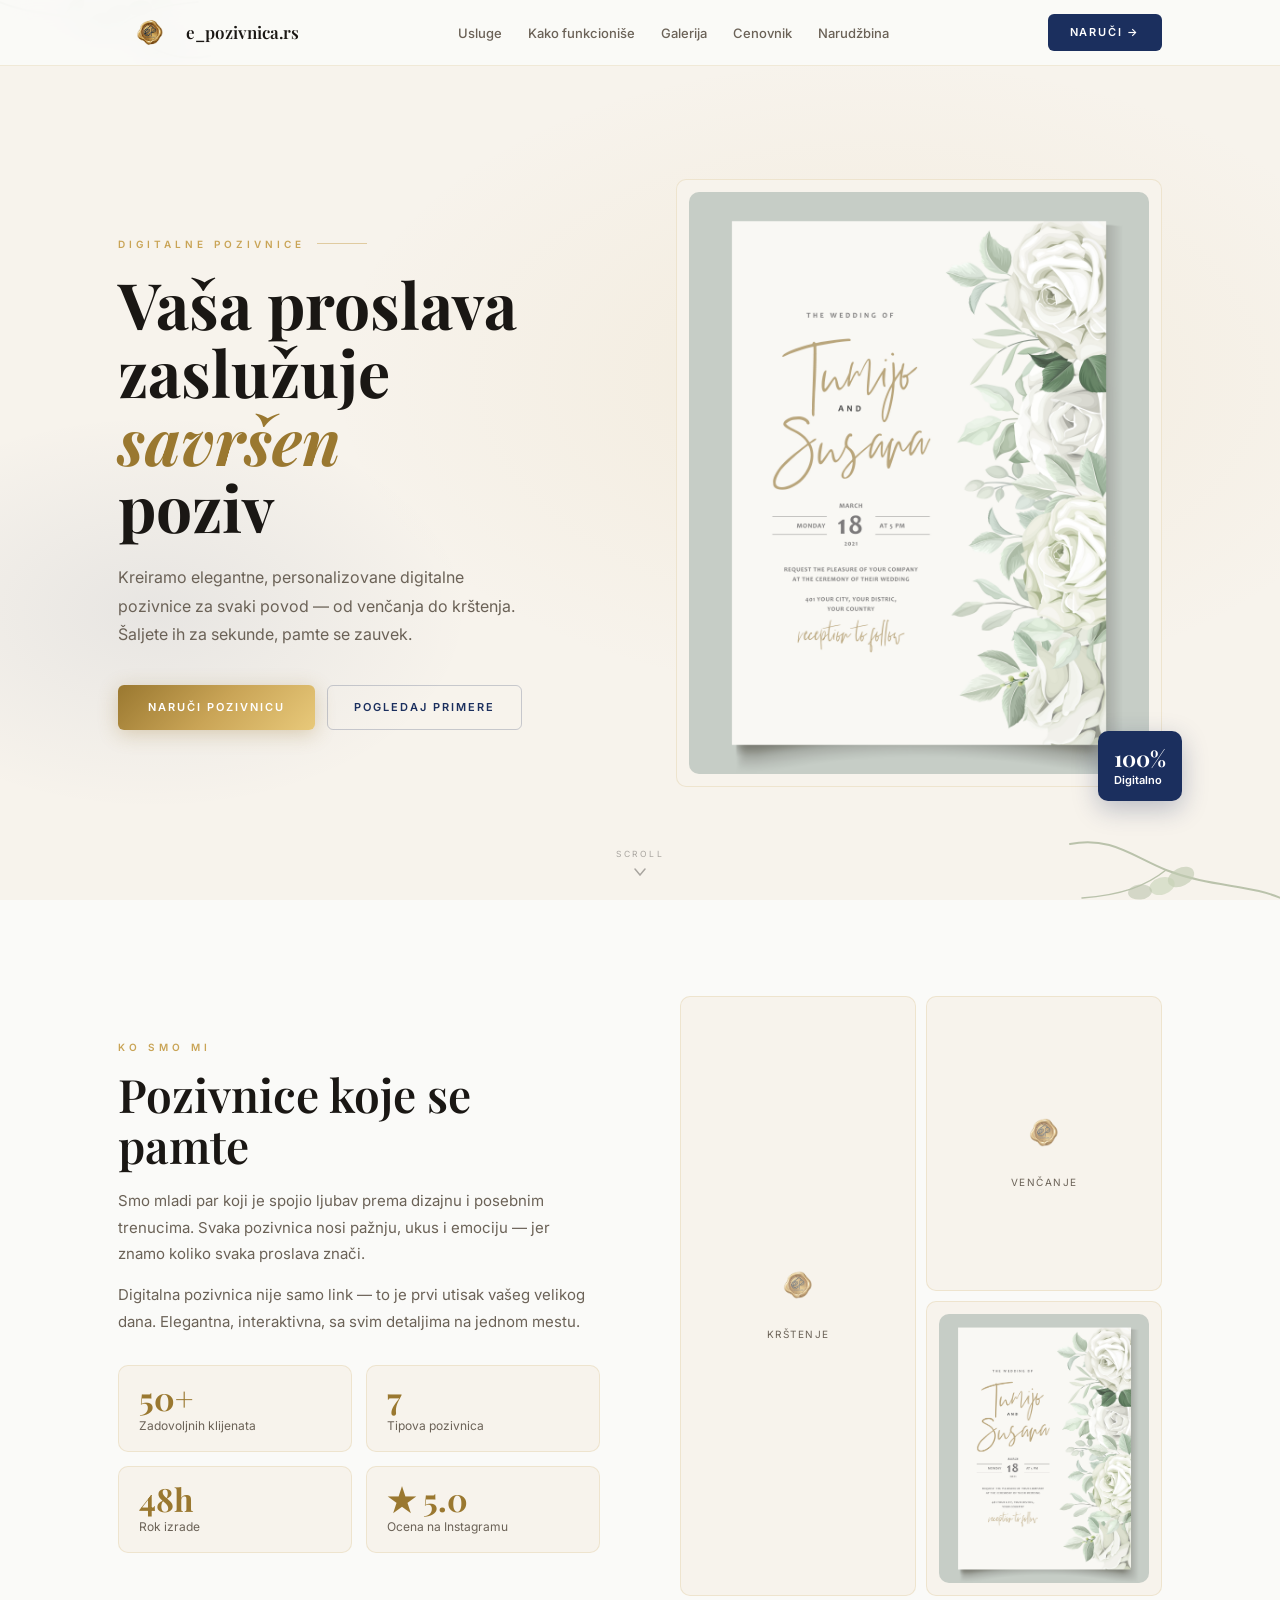
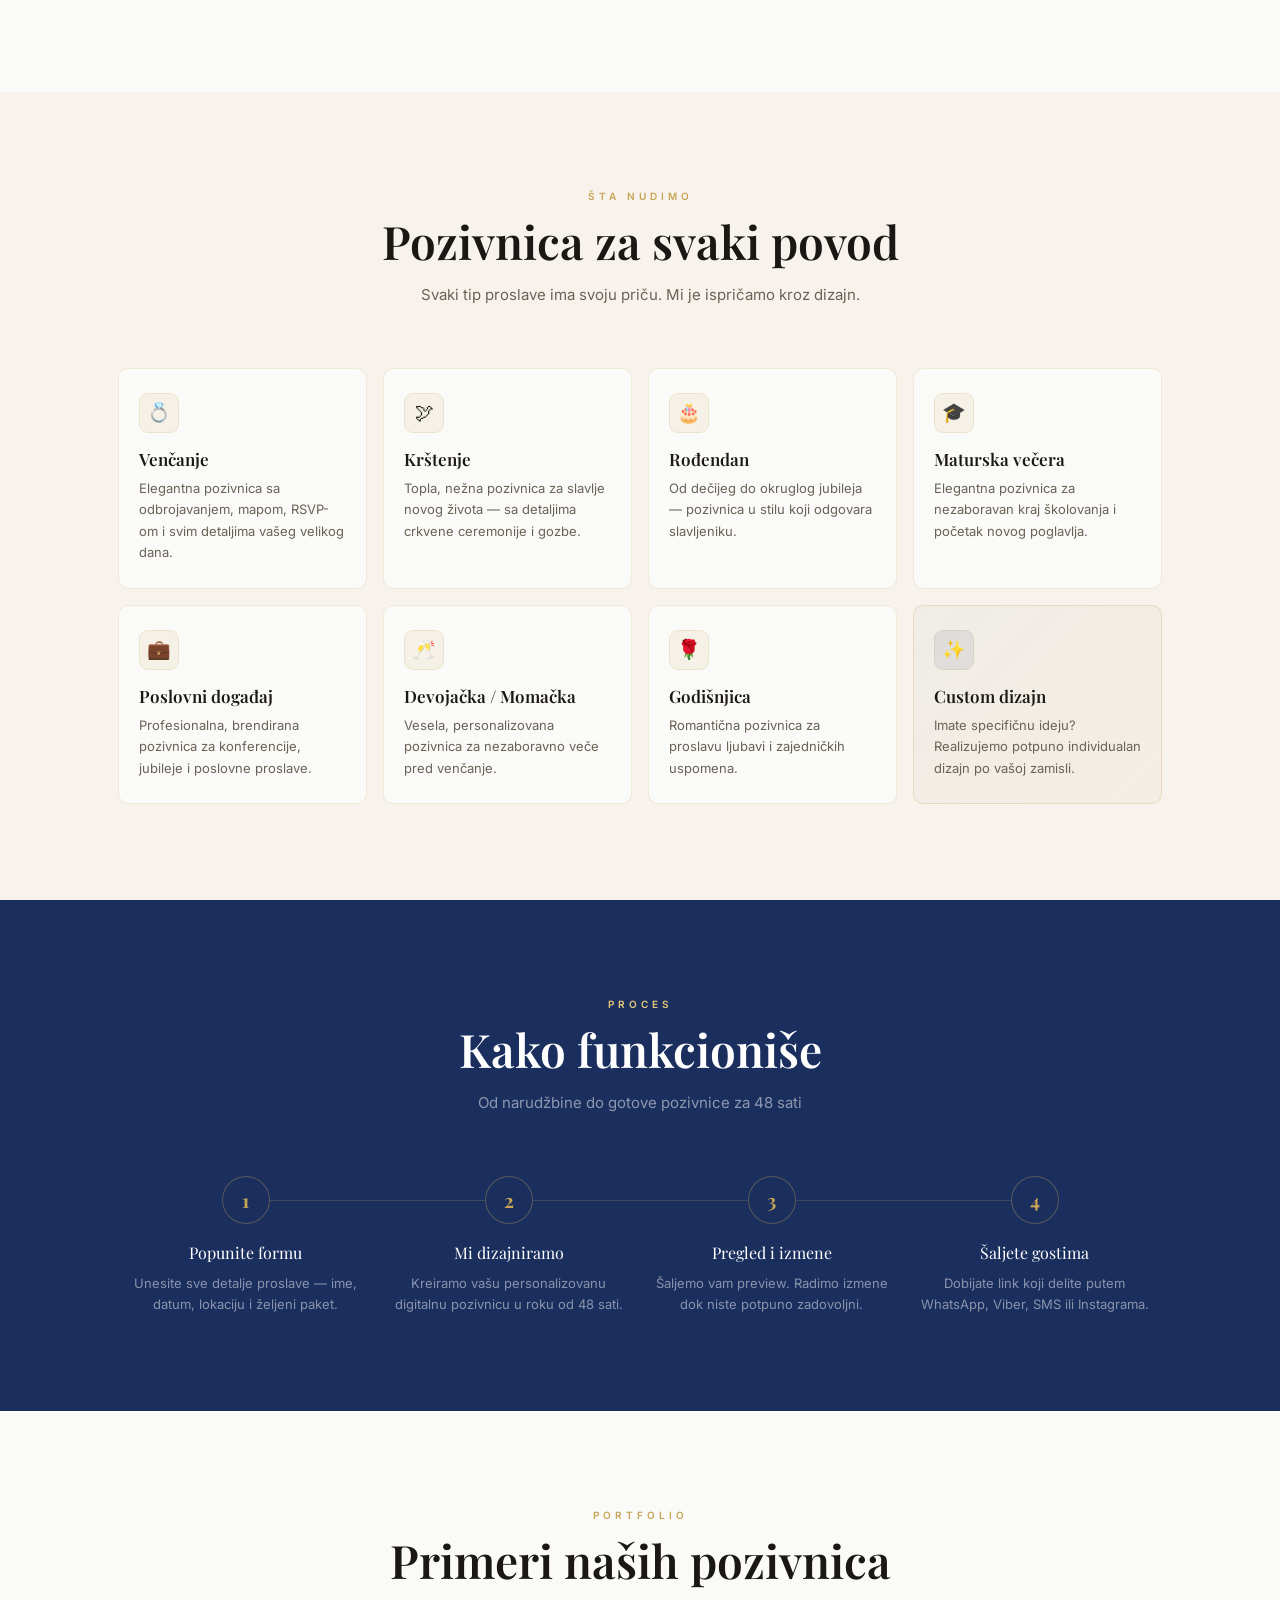
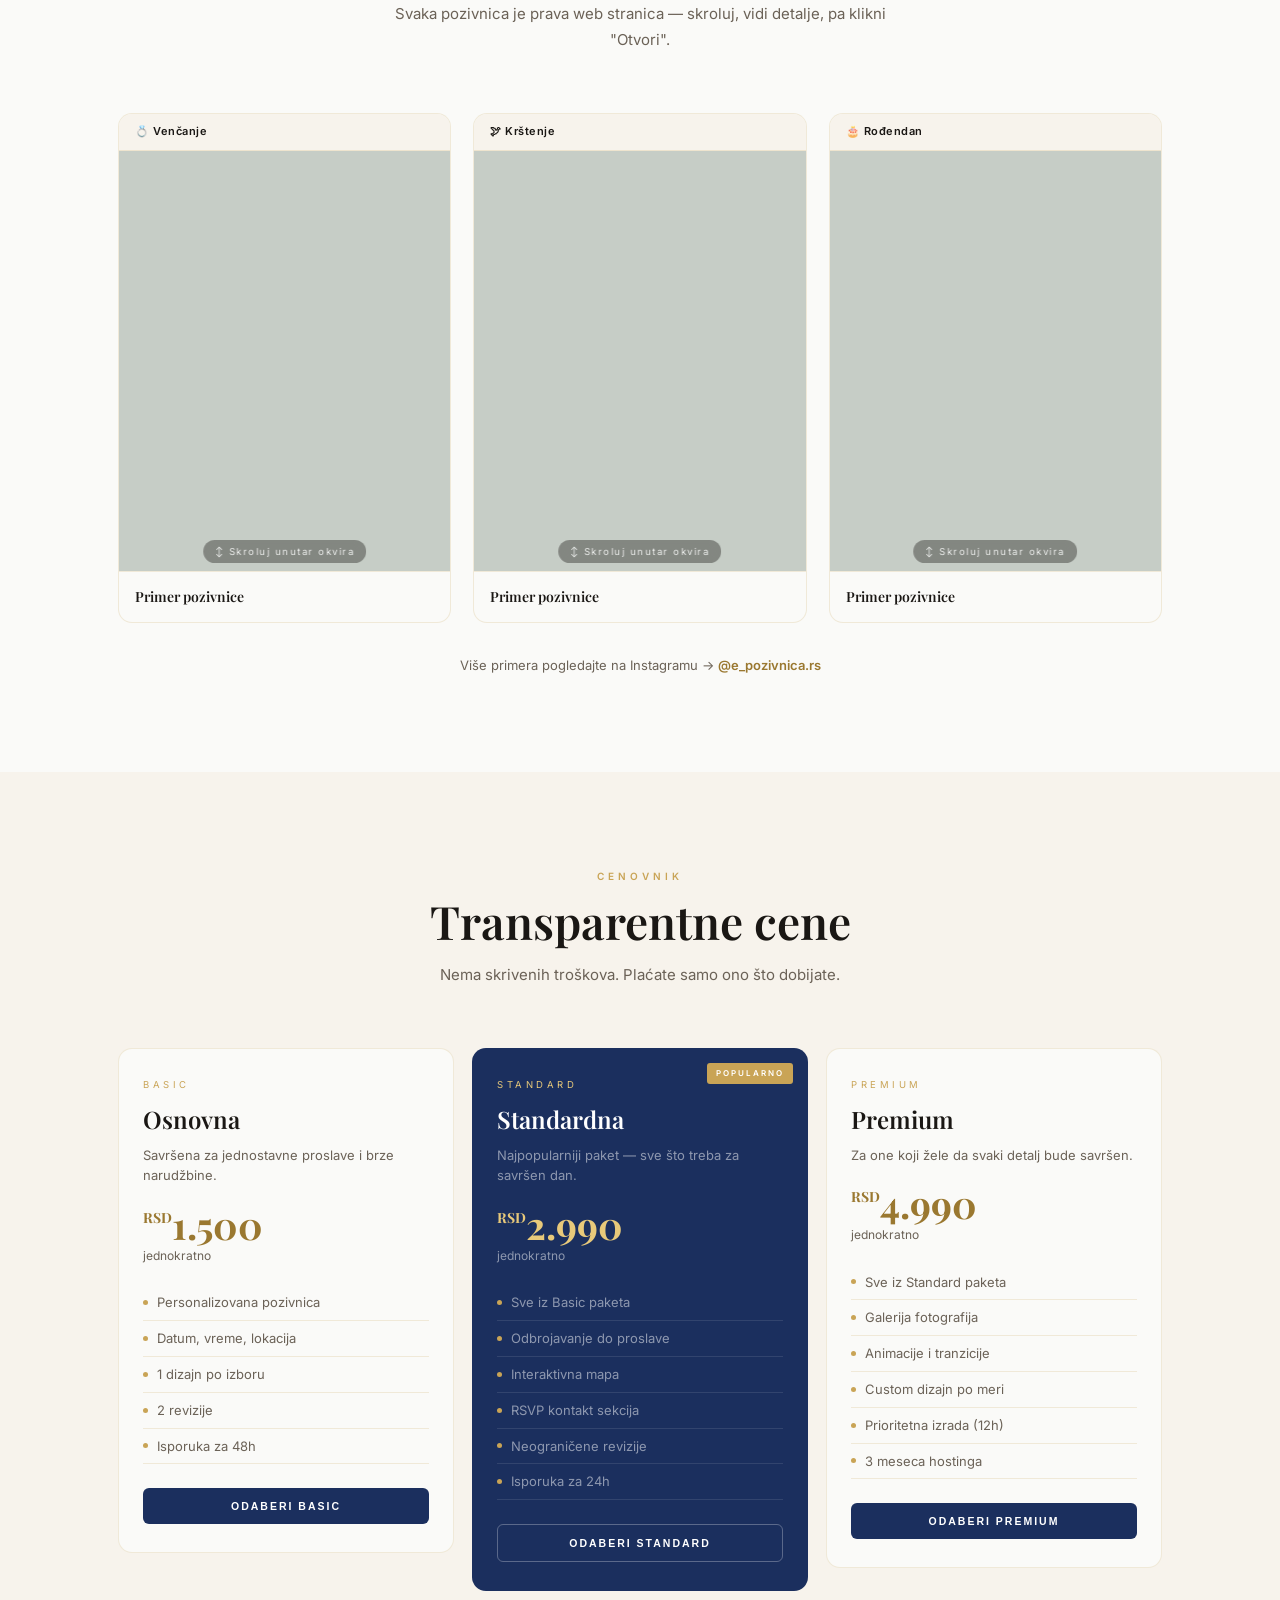
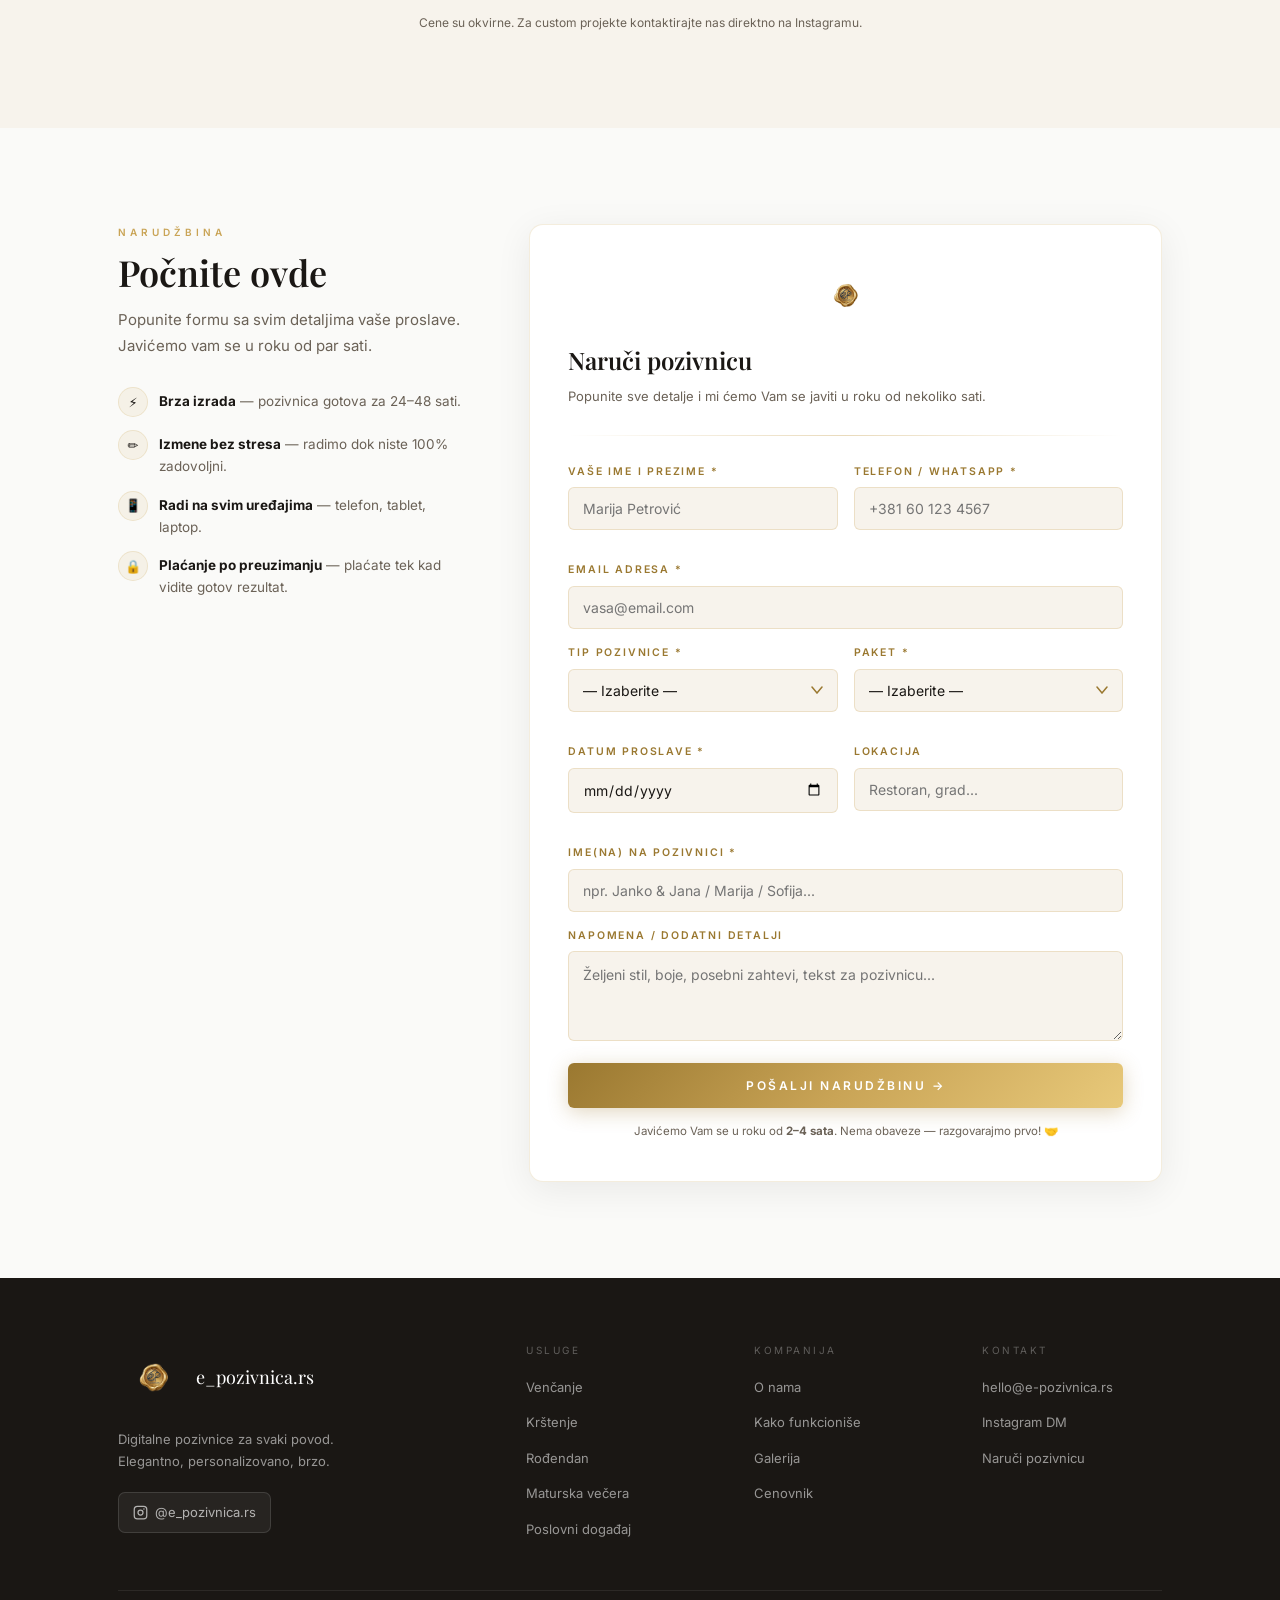
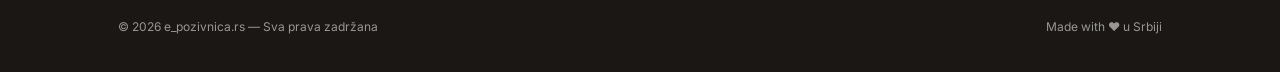
==== index.html @ 0f36e0d9 "Add files via upload" ====
<!doctype html>
<html lang="sr-Latn">
  <head>
    <meta charset="UTF-8" />
    <meta name="viewport" content="width=device-width,initial-scale=1" />
    <title>Digitalne pozivnice za svaki povod</title>
    <meta
      name="description"
      content="Elegantne, personalizovane digitalne pozivnice za venčanje, krštenje, rođendan i svaki poseban povod."
    />

    <!-- Google Fonts -->
    <link rel="preconnect" href="https://fonts.googleapis.com" />
    <link rel="preconnect" href="https://fonts.gstatic.com" crossorigin />
    <link
      href="https://fonts.googleapis.com/css2?family=Playfair+Display:ital,wght@0,400;0,600;0,700;1,400;1,600&family=Dancing+Script:wght@400;600&family=Inter:wght@300;400;500;600&display=block"
      rel="stylesheet"
    />

    <!-- Stylesheet -->
    <link rel="stylesheet" href="css/style.css" />
    <link rel="icon" href="uploads/logo.png" >
  </head>
  <body>
    <!-- ══ NAV ══ -->
    <nav id="nav">
      <div class="nav-inner">
        <a href="#" class="nav-logo">
          <img
            src="uploads/logo.png"
            alt="e_pozivnica.rs logo"
          />
          <span class="nav-brand">e_pozivnica.rs</span>
        </a>
        <ul class="nav-links">
          <li><a href="#usluge">Usluge</a></li>
          <li><a href="#kako">Kako funkcioniše</a></li>
          <li><a href="#galerija">Galerija</a></li>
          <li><a href="#cenovnik">Cenovnik</a></li>
          <li><a href="#narudzba">Narudžbina</a></li>
        </ul>
        <a href="#narudzba" class="nav-cta">Naruči →</a>
        <button
          class="hamburger"
          aria-label="Menu"
          onclick="
            document
              .querySelector('#narudzba')
              .scrollIntoView({ behavior: 'smooth' })
          "
        >
          <svg width="22" height="16" viewBox="0 0 22 16" fill="none">
            <rect width="22" height="2" rx="1" fill="#1A1714" />
            <rect y="7" width="22" height="2" rx="1" fill="#1A1714" />
            <rect y="14" width="22" height="2" rx="1" fill="#1A1714" />
          </svg>
        </button>
      </div>
    </nav>

    <!-- ══ HERO ══ -->
    <section class="hero" id="hero">
      <!-- Botanički dekor (gornji levo) -->
      <svg
        class="bot-corner tl"
        width="230"
        height="115"
        viewBox="0 0 230 115"
        fill="none"
        opacity=".52"
      >
        <path
          d="M-5 0 C28 16,68 12,114 30 C148 44,170 64,210 56"
          stroke="#587544"
          stroke-width="2"
          stroke-linecap="round"
        />
        <path
          d="M114 30 C134 14,158 5,198 2"
          stroke="#587544"
          stroke-width="1.5"
          stroke-linecap="round"
        />
        <path
          d="M66 13 C76 -3,98 -8,132 -5"
          stroke="#6B8B54"
          stroke-width="1.2"
          stroke-linecap="round"
        />
        <ellipse
          cx="99"
          cy="23"
          rx="14"
          ry="9"
          fill="#6B8B54"
          opacity=".78"
          transform="rotate(-27 99 23)"
        />
        <ellipse
          cx="118"
          cy="14"
          rx="13"
          ry="8.5"
          fill="#7A9E60"
          opacity=".74"
          transform="rotate(-17 118 14)"
        />
        <ellipse
          cx="140"
          cy="8"
          rx="12"
          ry="7.5"
          fill="#587544"
          opacity=".70"
          transform="rotate(-6 140 8)"
        />
        <ellipse
          cx="162"
          cy="4"
          rx="11"
          ry="6.5"
          fill="#8AAF6A"
          opacity=".64"
          transform="rotate(9 162 4)"
        />
        <ellipse
          cx="76"
          cy="6"
          rx="10"
          ry="6.5"
          fill="#6B8B54"
          opacity=".60"
          transform="rotate(-42 76 6)"
        />
        <ellipse
          cx="152"
          cy="46"
          rx="12"
          ry="7.5"
          fill="#587544"
          opacity=".62"
          transform="rotate(23 152 46)"
        />
        <ellipse
          cx="172"
          cy="42"
          rx="10"
          ry="6.5"
          fill="#6B8B54"
          opacity=".56"
          transform="rotate(33 172 42)"
        />
      </svg>
      <!-- Botanički dekor (donji desno) -->
      <svg
        class="bot-corner br"
        width="230"
        height="115"
        viewBox="0 0 230 115"
        fill="none"
        opacity=".38"
      >
        <path
          d="M-5 0 C28 16,68 12,114 30 C148 44,170 64,210 56"
          stroke="#587544"
          stroke-width="2"
          stroke-linecap="round"
        />
        <path
          d="M114 30 C134 14,158 5,198 2"
          stroke="#587544"
          stroke-width="1.5"
          stroke-linecap="round"
        />
        <ellipse
          cx="99"
          cy="23"
          rx="14"
          ry="9"
          fill="#6B8B54"
          opacity=".65"
          transform="rotate(-27 99 23)"
        />
        <ellipse
          cx="118"
          cy="14"
          rx="13"
          ry="8.5"
          fill="#7A9E60"
          opacity=".60"
          transform="rotate(-17 118 14)"
        />
        <ellipse
          cx="140"
          cy="8"
          rx="12"
          ry="7.5"
          fill="#587544"
          opacity=".58"
          transform="rotate(-6 140 8)"
        />
      </svg>

      <div class="hero-inner">
        <div class="reveal">
          <div class="hero-eyebrow">
            <span class="tag">Digitalne pozivnice</span>
          </div>
          <h1 class="hero-h1">
            Vaša proslava<br />zaslužuje <em>savršen</em><br />poziv
          </h1>
          <p class="hero-p">
            Kreiramo elegantne, personalizovane digitalne pozivnice za svaki
            povod — od venčanja do krštenja. Šaljete ih za sekunde, pamte se
            zauvek.
          </p>
          <div class="hero-btns">
            <a href="#narudzba" class="btn-gold">Naruči pozivnicu</a>
            <a href="#galerija" class="btn-outline">Pogledaj primere</a>
          </div>
        </div>
        <div class="hero-visual reveal">
          <div class="aimg">
              <div class="aimg-ph">
                <img
                  src="uploads/primer.jpg"
                  alt="Rodjendanska pozivnica"
                  style="
                    width: 100%;
                    height: 100%;
                    object-fit: cover;
                    border-radius: 10px;
                  "
                />
              </div>
            </div>
          <div class="hero-badge"><strong>100%</strong>Digitalno</div>
        </div>
      </div>
      <div class="scroll-ind">
        <span>Scroll</span>
        <svg width="12" height="8" viewBox="0 0 12 8" fill="none">
          <path
            d="M1 1L6 7L11 1"
            stroke="#1A1714"
            stroke-width="1.5"
            stroke-linecap="round"
          />
        </svg>
      </div>
    </section>

    <!-- ══ O NAMA ══ -->
    <section class="section about" id="onama">
      <div class="container">
        <div class="about-grid">
          <div class="about-text reveal">
            <span class="tag">Ko smo mi</span>
            <h2 class="section-title">Pozivnice koje se pamte</h2>
            <p>
              Smo mladi par koji je spojio ljubav prema dizajnu i posebnim
              trenucima. Svaka pozivnica nosi pažnju, ukus i emociju — jer znamo
              koliko svaka proslava znači.
            </p>
            <p>
              Digitalna pozivnica nije samo link — to je prvi utisak vašeg
              velikog dana. Elegantna, interaktivna, sa svim detaljima na jednom
              mestu.
            </p>
            <div class="stats">
              <div class="stat">
                <div class="stat-n">50+</div>
                <div class="stat-l">Zadovoljnih klijenata</div>
              </div>
              <div class="stat">
                <div class="stat-n">7</div>
                <div class="stat-l">Tipova pozivnica</div>
              </div>
              <div class="stat">
                <div class="stat-n">48h</div>
                <div class="stat-l">Rok izrade</div>
              </div>
              <div class="stat">
                <div class="stat-n">★ 5.0</div>
                <div class="stat-l">Ocena na Instagramu</div>
              </div>
            </div>
          </div>
          <div class="about-imgs reveal">
            <div class="aimg tall">
              <div class="aimg-ph">
                <img
                  src="uploads/logo.png"
                  alt="Botanička pozivnica"
                  style="
                    width: 70px;
                    height: 70px;
                    object-fit: contain;
                    opacity: 0.6;
                  "
                />
                <span>Krštenje</span>
              </div>
            </div>
            <div class="aimg">
              <div class="aimg-ph">
                <img
                  src="uploads/logo.png"
                  alt="logo"
                  style="
                    width: 70px;
                    height: 70px;
                    object-fit: contain;
                    opacity: 0.6;
                  "
                />
                <span>Venčanje</span>
              </div>
            </div>
            <div class="aimg">
              <div class="aimg-ph">
                <img
                  src="uploads/primer.jpg"
                  alt="Rodjendanska pozivnica"
                  style="
                    width: 100%;
                    height: 100%;
                    object-fit: cover;
                    border-radius: 10px;
                  "
                />
              </div>
            </div>
          </div>
        </div>
      </div>
    </section>

    <!-- ══ USLUGE ══ -->
    <section class="section services" id="usluge">
      <div class="container">
        <div class="section-head reveal">
          <span class="tag">Šta nudimo</span>
          <h2 class="section-title">Pozivnica za svaki povod</h2>
          <p class="section-sub">
            Svaki tip proslave ima svoju priču. Mi je ispričamo kroz dizajn.
          </p>
        </div>
        <div class="svc-grid">
          <div class="svc reveal">
            <div class="svc-icon">💍</div>
            <div class="svc-name">Venčanje</div>
            <div class="svc-desc">
              Elegantna pozivnica sa odbrojavanjem, mapom, RSVP-om i svim
              detaljima vašeg velikog dana.
            </div>
          </div>
          <div class="svc reveal">
            <div class="svc-icon">🕊</div>
            <div class="svc-name">Krštenje</div>
            <div class="svc-desc">
              Topla, nežna pozivnica za slavlje novog života — sa detaljima
              crkvene ceremonije i gozbe.
            </div>
          </div>
          <div class="svc reveal">
            <div class="svc-icon">🎂</div>
            <div class="svc-name">Rođendan</div>
            <div class="svc-desc">
              Od dečijeg do okruglog jubileja — pozivnica u stilu koji odgovara
              slavljeniku.
            </div>
          </div>
          <div class="svc reveal">
            <div class="svc-icon">🎓</div>
            <div class="svc-name">Maturska večera</div>
            <div class="svc-desc">
              Elegantna pozivnica za nezaboravan kraj školovanja i početak novog
              poglavlja.
            </div>
          </div>
          <div class="svc reveal">
            <div class="svc-icon">💼</div>
            <div class="svc-name">Poslovni događaj</div>
            <div class="svc-desc">
              Profesionalna, brendirana pozivnica za konferencije, jubileje i
              poslovne proslave.
            </div>
          </div>
          <div class="svc reveal">
            <div class="svc-icon">🥂</div>
            <div class="svc-name">Devojačka / Momačka</div>
            <div class="svc-desc">
              Vesela, personalizovana pozivnica za nezaboravno veče pred
              venčanje.
            </div>
          </div>
          <div class="svc reveal">
            <div class="svc-icon">🌹</div>
            <div class="svc-name">Godišnjica</div>
            <div class="svc-desc">
              Romantična pozivnica za proslavu ljubavi i zajedničkih uspomena.
            </div>
          </div>
          <div
            class="svc reveal"
            style="
              background: linear-gradient(
                135deg,
                rgba(27, 47, 94, 0.03),
                rgba(201, 164, 86, 0.05)
              );
              border-color: rgba(201, 164, 86, 0.28);
            "
          >
            <div class="svc-icon" style="background: rgba(27, 47, 94, 0.08)">
              ✨
            </div>
            <div class="svc-name">Custom dizajn</div>
            <div class="svc-desc">
              Imate specifičnu ideju? Realizujemo potpuno individualan dizajn po
              vašoj zamisli.
            </div>
          </div>
        </div>
      </div>
    </section>

    <!-- ══ KAKO ══ -->
    <section class="section how" id="kako">
      <div class="container">
        <div class="section-head reveal">
          <span class="tag">Proces</span>
          <h2 class="section-title">Kako funkcioniše</h2>
          <p class="section-sub">
            Od narudžbine do gotove pozivnice za 48 sati
          </p>
        </div>
        <div class="steps reveal">
          <div class="step">
            <div class="step-n">1</div>
            <div class="step-t">Popunite formu</div>
            <div class="step-d">
              Unesite sve detalje proslave — ime, datum, lokaciju i željeni
              paket.
            </div>
          </div>
          <div class="step">
            <div class="step-n">2</div>
            <div class="step-t">Mi dizajniramo</div>
            <div class="step-d">
              Kreiramo vašu personalizovanu digitalnu pozivnicu u roku od 48
              sati.
            </div>
          </div>
          <div class="step">
            <div class="step-n">3</div>
            <div class="step-t">Pregled i izmene</div>
            <div class="step-d">
              Šaljemo vam preview. Radimo izmene dok niste potpuno zadovoljni.
            </div>
          </div>
          <div class="step">
            <div class="step-n">4</div>
            <div class="step-t">Šaljete gostima</div>
            <div class="step-d">
              Dobijate link koji delite putem WhatsApp, Viber, SMS ili
              Instagrama.
            </div>
          </div>
        </div>
      </div>
    </section>

    <!-- ══ GALERIJA ══ -->
    <section class="section gallery" id="galerija">
      <div class="container">
        <div class="section-head reveal">
          <span class="tag">Portfolio</span>
          <h2 class="section-title">Primeri naših pozivnica</h2>
          <p class="section-sub">
            Svaka pozivnica je prava web stranica — skroluj, vidi detalje, pa
            klikni "Otvori".
          </p>
        </div>
        <div class="preview-grid reveal">
          <!-- 1. Venčanje -->
          <div class="preview-card">
            <div class="preview-badge">💍 Venčanje</div>
            <div class="preview-iframe-wrap">
              <iframe
                src="uploads/primer.jpg"
                scrolling="yes"
                loading="lazy"
                title="Venčanje pozivnica preview"
              ></iframe>
              <div class="preview-drag-hint">↕ Skroluj unutar okvira</div>
            </div>
            <div class="preview-footer">
              <div class="preview-info">
                <div class="preview-name">Primer pozivnice</div>
                <!-- <div class="preview-date">14. jun 2026. · Novi Sad</div> -->
              </div>
              <!-- <a
                href=""
                target="_blank"
                class="preview-open-btn"
                >Otvori →</a
              > -->
            </div>
          </div>

          <!-- 2. Krštenje -->
          <div class="preview-card">
            <div class="preview-badge">🕊 Krštenje</div>
            <div class="preview-iframe-wrap">
              <iframe
                src="uploads/primer.jpg"
                scrolling="yes"
                loading="lazy"
                title="Krštenje pozivnica preview"
              ></iframe>
              <div class="preview-drag-hint">↕ Skroluj unutar okvira</div>
            </div>
            <div class="preview-footer">
              <div class="preview-info">
                <div class="preview-name">Primer pozivnice</div>
                <!-- <div class="preview-date">21. jun 2026. · Novi Sad</div> -->
              </div>
              <!-- <a
                href=""
                target="_blank"
                class="preview-open-btn"
                >Otvori →</a
              > -->
            </div>
          </div>

          <!-- 3. Rođendan -->
          <div class="preview-card">
            <div class="preview-badge">🎂 Rođendan</div>
            <div class="preview-iframe-wrap">
              <iframe
                src="uploads/primer.jpg"
                scrolling="yes"
                loading="lazy"
                title="Rođendan pozivnica preview"
              ></iframe>
              <div class="preview-drag-hint">↕ Skroluj unutar okvira</div>
            </div>
            <div class="preview-footer">
              <div class="preview-info">
                <div class="preview-name">Primer pozivnice</div>
                <!-- <div class="preview-date">5. jul 2026. · Novi Sad</div> -->
              </div>
              <!-- <a
                href=""
                target="_blank"
                class="preview-open-btn"
                >Otvori →</a
              > -->
            </div>
          </div>
        </div>
        <p
          style="
            text-align: center;
            margin-top: 32px;
            font-size: 13px;
            color: var(--muted);
          "
        >
          Više primera pogledajte na Instagramu →
          <a
            href="https://instagram.com/e_pozivnica.rs"
            target="_blank"
            style="color: var(--gold-d); font-weight: 600"
            >@e_pozivnica.rs</a
          >
        </p>
      </div>
    </section>

    <!-- ══ CENOVNIK ══ -->
    <section class="section pricing" id="cenovnik">
      <div class="container">
        <div class="section-head reveal">
          <span class="tag">Cenovnik</span>
          <h2 class="section-title">Transparentne cene</h2>
          <p class="section-sub">
            Nema skrivenih troškova. Plaćate samo ono što dobijate.
          </p>
        </div>
        <div class="price-grid reveal">
          <!-- Basic -->
          <div class="price-card">
            <span class="price-tier">Basic</span>
            <div class="price-name">Osnovna</div>
            <div class="price-desc">
              Savršena za jednostavne proslave i brze narudžbine.
            </div>
            <div class="price-num">
              <span class="price-cur">RSD </span>1.500
            </div>
            <div class="price-period">jednokratno</div>
            <ul class="price-feats">
              <li class="price-feat">Personalizovana pozivnica</li>
              <li class="price-feat">Datum, vreme, lokacija</li>
              <li class="price-feat">1 dizajn po izboru</li>
              <li class="price-feat">2 revizije</li>
              <li class="price-feat">Isporuka za 48h</li>
            </ul>
            <button
              class="price-btn navy"
              onclick="
                document
                  .querySelector('#narudzba')
                  .scrollIntoView({ behavior: 'smooth' })
              "
            >
              Odaberi Basic
            </button>
          </div>

          <!-- Standard (featured) -->
          <div class="price-card feat">
            <div class="popular-badge">Popularno</div>
            <span class="price-tier">Standard</span>
            <div class="price-name" style="color: #fff">Standardna</div>
            <div class="price-desc">
              Najpopularniji paket — sve što treba za savršen dan.
            </div>
            <div class="price-num">
              <span class="price-cur">RSD </span>2.990
            </div>
            <div class="price-period">jednokratno</div>
            <ul class="price-feats">
              <li class="price-feat">Sve iz Basic paketa</li>
              <li class="price-feat">Odbrojavanje do proslave</li>
              <li class="price-feat">Interaktivna mapa</li>
              <li class="price-feat">RSVP kontakt sekcija</li>
              <li class="price-feat">Neograničene revizije</li>
              <li class="price-feat">Isporuka za 24h</li>
            </ul>
            <button
              class="price-btn ghost"
              onclick="
                document
                  .querySelector('#narudzba')
                  .scrollIntoView({ behavior: 'smooth' })
              "
            >
              Odaberi Standard
            </button>
          </div>

          <!-- Premium -->
          <div class="price-card">
            <span class="price-tier">Premium</span>
            <div class="price-name">Premium</div>
            <div class="price-desc">
              Za one koji žele da svaki detalj bude savršen.
            </div>
            <div class="price-num">
              <span class="price-cur">RSD </span>4.990
            </div>
            <div class="price-period">jednokratno</div>
            <ul class="price-feats">
              <li class="price-feat">Sve iz Standard paketa</li>
              <li class="price-feat">Galerija fotografija</li>
              <li class="price-feat">Animacije i tranzicije</li>
              <li class="price-feat">Custom dizajn po meri</li>
              <li class="price-feat">Prioritetna izrada (12h)</li>
              <li class="price-feat">3 meseca hostinga</li>
            </ul>
            <button
              class="price-btn navy"
              onclick="
                document
                  .querySelector('#narudzba')
                  .scrollIntoView({ behavior: 'smooth' })
              "
            >
              Odaberi Premium
            </button>
          </div>
        </div>
        <p
          style="
            text-align: center;
            margin-top: 22px;
            font-size: 12px;
            color: var(--muted);
          "
        >
          Cene su okvirne. Za custom projekte kontaktirajte nas direktno na
          Instagramu.
        </p>
      </div>
    </section>

    <!-- ══ NARUDŽBINA ══ -->
    <section class="section order" id="narudzba">
      <div class="container">
        <div class="order-grid">
          <div class="order-info reveal">
            <span class="tag">Narudžbina</span>
            <h2 class="section-title">Počnite ovde</h2>
            <p class="section-sub">
              Popunite formu sa svim detaljima vaše proslave. Javićemo vam se u
              roku od par sati.
            </p>
            <ul class="order-bullets">
              <li class="ob">
                <div class="ob-icon">⚡</div>
                <div class="ob-text">
                  <strong>Brza izrada</strong> — pozivnica gotova za 24–48 sati.
                </div>
              </li>
              <li class="ob">
                <div class="ob-icon">✏️</div>
                <div class="ob-text">
                  <strong>Izmene bez stresa</strong> — radimo dok niste 100%
                  zadovoljni.
                </div>
              </li>
              <li class="ob">
                <div class="ob-icon">📱</div>
                <div class="ob-text">
                  <strong>Radi na svim uređajima</strong> — telefon, tablet,
                  laptop.
                </div>
              </li>
              <li class="ob">
                <div class="ob-icon">🔒</div>
                <div class="ob-text">
                  <strong>Plaćanje po preuzimanju</strong> — plaćate tek kad
                  vidite gotov rezultat.
                </div>
              </li>
            </ul>
          </div>

          <!-- Forma -->
          <div class="custom-form reveal" id="orderForm">
            <div class="form-fields" id="formFields">
              <img
                src="uploads/logo.png"
                alt="logo"
                style="
                  width: 60px;
                  height: 60px;
                  object-fit: contain;
                  margin: 0 auto 16px;
                "
              />
              <div class="form-title">Naruči pozivnicu</div>
              <div class="form-sub">
                Popunite sve detalje i mi ćemo Vam se javiti u roku od nekoliko
                sati.
              </div>
              <div class="form-rule"></div>

              <div class="form-row">
                <div class="form-group">
                  <label class="form-label">Vaše ime i prezime *</label>
                  <input
                    class="form-input"
                    type="text"
                    placeholder="Marija Petrović"
                    id="f-ime"
                    required
                  />
                </div>
                <div class="form-group">
                  <label class="form-label">Telefon / WhatsApp *</label>
                  <input
                    class="form-input"
                    type="tel"
                    placeholder="+381 60 123 4567"
                    id="f-tel"
                    required
                  />
                </div>
              </div>

              <div class="form-group">
                <label class="form-label">Email adresa *</label>
                <input
                  class="form-input"
                  type="email"
                  placeholder="vasa@email.com"
                  id="f-email"
                  required
                />
              </div>

              <div class="form-row">
                <div class="form-group">
                  <label class="form-label">Tip pozivnice *</label>
                  <select class="form-select" id="f-tip">
                    <option value="">— Izaberite —</option>
                    <option>Venčanje</option>
                    <option>Krštenje</option>
                    <option>Rođendan</option>
                    <option>Maturska večera</option>
                    <option>Poslovni događaj</option>
                    <option>Devojačka / Momačka večer</option>
                    <option>Godišnjica</option>
                    <option>Custom dizajn</option>
                  </select>
                </div>
                <div class="form-group">
                  <label class="form-label">Paket *</label>
                  <select class="form-select" id="f-paket">
                    <option value="">— Izaberite —</option>
                    <option>Basic — 1.500 RSD</option>
                    <option>Standard — 2.990 RSD</option>
                    <option>Premium — 4.990 RSD</option>
                    <option>Nisam siguran/na</option>
                  </select>
                </div>
              </div>

              <div class="form-row">
                <div class="form-group">
                  <label class="form-label">Datum proslave *</label>
                  <input class="form-input" type="date" id="f-datum" required />
                </div>
                <div class="form-group">
                  <label class="form-label">Lokacija</label>
                  <input
                    class="form-input"
                    type="text"
                    placeholder="Restoran, grad..."
                    id="f-lok"
                  />
                </div>
              </div>

              <div class="form-group">
                <label class="form-label">Ime(na) na pozivnici *</label>
                <input
                  class="form-input"
                  type="text"
                  placeholder="npr. Janko &amp; Jana / Marija / Sofija..."
                  id="f-imena"
                  required
                />
              </div>

              <div class="form-group">
                <label class="form-label">Napomena / dodatni detalji</label>
                <textarea
                  class="form-textarea"
                  placeholder="Željeni stil, boje, posebni zahtevi, tekst za pozivnicu..."
                  id="f-napomena"
                ></textarea>
              </div>

              <button class="form-submit" onclick="submitForm()">
                Pošalji narudžbinu →
              </button>
              <p class="form-note-small">
                Javićemo Vam se u roku od <strong>2–4 sata</strong>. Nema
                obaveze — razgovarajmo prvo! 🤝
              </p>
            </div>

            <!-- Success poruka -->
            <div class="form-success" id="formSuccess">
              <div class="success-icon">✅</div>
              <div class="success-title">Narudžbina primljena!</div>
              <p class="success-text">
                Hvala Vam! Javićemo Vam se u roku od
                <strong>2–4 sata</strong> na broj/email koji ste naveli.<br /><br />
                Možete nas kontaktirati i direktno na Instagramu:
                <a
                  href="https://instagram.com/e_pozivnica.rs"
                  target="_blank"
                  style="color: var(--gold-d); font-weight: 600"
                  >@e_pozivnica.rs</a
                >
              </p>
            </div>
          </div>
        </div>
      </div>
    </section>

    <!-- ══ FOOTER ══ -->
    <footer id="kontakt">
      <div class="container">
        <div class="footer-grid">
          <div>
            <div class="f-brand-logo">
              <img src="uploads/logo.png" alt="logo" />
              <span class="f-brand-name">e_pozivnica.rs</span>
            </div>
            <p class="f-tagline">
              Digitalne pozivnice za svaki povod. Elegantno, personalizovano,
              brzo.
            </p>
            <a
              class="f-ig"
              href="https://instagram.com/e_pozivnica.rs"
              target="_blank"
              rel="noopener"
            >
              <svg
                width="15"
                height="15"
                viewBox="0 0 24 24"
                fill="none"
                stroke="currentColor"
                stroke-width="2"
                stroke-linecap="round"
                stroke-linejoin="round"
              >
                <rect x="2" y="2" width="20" height="20" rx="5" />
                <circle cx="12" cy="12" r="4" />
                <circle
                  cx="17.5"
                  cy="6.5"
                  r="1.2"
                  fill="currentColor"
                  stroke="none"
                />
              </svg>
              @e_pozivnica.rs
            </a>
          </div>
          <div>
            <div class="f-col-title">Usluge</div>
            <ul class="f-links">
              <li><a href="#usluge">Venčanje</a></li>
              <li><a href="#usluge">Krštenje</a></li>
              <li><a href="#usluge">Rođendan</a></li>
              <li><a href="#usluge">Maturska večera</a></li>
              <li><a href="#usluge">Poslovni događaj</a></li>
            </ul>
          </div>
          <div>
            <div class="f-col-title">Kompanija</div>
            <ul class="f-links">
              <li><a href="#onama">O nama</a></li>
              <li><a href="#kako">Kako funkcioniše</a></li>
              <li><a href="#galerija">Galerija</a></li>
              <li><a href="#cenovnik">Cenovnik</a></li>
            </ul>
          </div>
          <div>
            <div class="f-col-title">Kontakt</div>
            <ul class="f-links">
              <li>
                <a href="mailto:hello@e-pozivnica.rs">hello@e-pozivnica.rs</a>
              </li>
              <li>
                <a href="https://instagram.com/e_pozivnica.rs" target="_blank"
                  >Instagram DM</a
                >
              </li>
              <li><a href="#narudzba">Naruči pozivnicu</a></li>
            </ul>
          </div>
        </div>
        <div class="footer-bottom">
          <span>© 2026 e_pozivnica.rs — Sva prava zadržana</span>
          <span>Made with ♥ u Srbiji</span>
        </div>
      </div>
    </footer>

    <!-- Tweaks panel (Claude edit mode) -->
    <div
      id="tweaksPanel"
      style="
        display: none;
        position: fixed;
        bottom: 20px;
        right: 20px;
        background: #fff;
        border-radius: 14px;
        padding: 20px 22px;
        box-shadow: 0 8px 40px rgba(0, 0, 0, 0.14);
        z-index: 9999;
        min-width: 230px;
        border: 1px solid rgba(201, 164, 86, 0.25);
      "
    >
      <div
        style="
          font-family: &quot;Inter&quot;, sans-serif;
          font-size: 10px;
          font-weight: 600;
          letter-spacing: 2.5px;
          color: #c9a456;
          text-transform: uppercase;
          margin-bottom: 16px;
        "
      >
        Tweaks
      </div>
      <div
        style="
          font-size: 11px;
          color: #888;
          margin-bottom: 8px;
          letter-spacing: 0.5px;
        "
      >
        Veličina loga:
      </div>
      <input
        type="range"
        min="36"
        max="100"
        value="64"
        oninput="tweakLogo(this.value)"
        style="width: 100%; accent-color: #c9a456; margin-bottom: 14px"
      />
      <div
        style="
          font-size: 11px;
          color: #888;
          margin-bottom: 8px;
          letter-spacing: 0.5px;
        "
      >
        Pozadina stranice:
      </div>
      <div style="display: flex; gap: 8px; margin-bottom: 14px">
        <div
          onclick="tweakBg('#FAFAF8')"
          style="
            width: 26px;
            height: 26px;
            background: #fafaf8;
            border-radius: 50%;
            cursor: pointer;
            border: 2px solid #c9a456;
          "
          title="Bela"
        ></div>
        <div
          onclick="tweakBg('#F7F3EC')"
          style="
            width: 26px;
            height: 26px;
            background: #f7f3ec;
            border-radius: 50%;
            cursor: pointer;
            border: 2px solid transparent;
          "
          title="Krem"
        ></div>
        <div
          onclick="tweakBg('#EDE8E0')"
          style="
            width: 26px;
            height: 26px;
            background: #ede8e0;
            border-radius: 50%;
            cursor: pointer;
            border: 2px solid transparent;
          "
          title="Topla krem"
        ></div>
        <div
          onclick="tweakBg('#F0EEF8')"
          style="
            width: 26px;
            height: 26px;
            background: #f0eef8;
            border-radius: 50%;
            cursor: pointer;
            border: 2px solid transparent;
          "
          title="Lavanda"
        ></div>
        <div
          onclick="tweakBg('#EAF2EC')"
          style="
            width: 26px;
            height: 26px;
            background: #eaf2ec;
            border-radius: 50%;
            cursor: pointer;
            border: 2px solid transparent;
          "
          title="Mint"
        ></div>
      </div>
      <div
        style="
          font-size: 11px;
          color: #888;
          margin-bottom: 8px;
          letter-spacing: 0.5px;
        "
      >
        Akcent boja:
      </div>
      <div style="display: flex; gap: 8px; margin-bottom: 6px">
        <div
          onclick="tweakAccent('#C9A456', '#E8C97A', '#9A7830')"
          style="
            width: 26px;
            height: 26px;
            background: #c9a456;
            border-radius: 50%;
            cursor: pointer;
            border: 2px solid #9a7830;
          "
          title="Zlatna"
        ></div>
        <div
          onclick="tweakAccent('#1B2F5E', '#2C4480', '#0F1C36')"
          style="
            width: 26px;
            height: 26px;
            background: #1b2f5e;
            border-radius: 50%;
            cursor: pointer;
            border: 2px solid transparent;
          "
          title="Navy"
        ></div>
        <div
          onclick="tweakAccent('#8B6040', '#C09060', '#5A3820')"
          style="
            width: 26px;
            height: 26px;
            background: #8b6040;
            border-radius: 50%;
            cursor: pointer;
            border: 2px solid transparent;
          "
          title="Bronze"
        ></div>
        <div
          onclick="tweakAccent('#7A5898', '#A880D0', '#4A3068')"
          style="
            width: 26px;
            height: 26px;
            background: #7a5898;
            border-radius: 50%;
            cursor: pointer;
            border: 2px solid transparent;
          "
          title="Ljubicasta"
        ></div>
        <div
          onclick="tweakAccent('#4A7A58', '#70A878', '#2A5038')"
          style="
            width: 26px;
            height: 26px;
            background: #4a7a58;
            border-radius: 50%;
            cursor: pointer;
            border: 2px solid transparent;
          "
          title="Zelena"
        ></div>
      </div>
    </div>

    <!-- JavaScript -->
    <script src="js/main.js"></script>
  </body>
</html>
---- css/style.css ----
/* ═══════════════════════════════════════════════
   e_pozivnica.rs — Glavni stylesheet
   ═══════════════════════════════════════════════ */

/* ── RESET & VARIJABLE ── */
*,
*::before,
*::after {
  margin: 0;
  padding: 0;
  box-sizing: border-box;
}

:root {
  --gold: #C9A456;
  --gold-l: #E8C97A;
  --gold-d: #9A7830;
  --navy: #1B2F5E;
  --cream: #F7F3EC;
  --bg: #FAFAF8;
  --ink: #1A1714;
  --muted: #6B6257;
  --border: rgba(201, 164, 86, .20);
  --r: 6px;
  --serif: 'Playfair Display', Georgia, serif;
  --script: 'Dancing Script', cursive;
  --sans: 'Inter', system-ui, sans-serif;
}

html {
  scroll-behavior: smooth;
}

body {
  font-family: var(--sans);
  background: var(--bg);
  color: var(--ink);
  line-height: 1.6;
  background-image: url("data:image/svg+xml,%3Csvg width='60' height='60' viewBox='0 0 60 60' xmlns='http://www.w3.org/2000/svg'%3E%3Cg fill='none' fill-rule='evenodd'%3E%3Cg fill='%23C9A456' fill-opacity='0.03'%3E%3Cpath d='M30 0 L32 28 L60 30 L32 32 L30 60 L28 32 L0 30 L28 28Z'/%3E%3C/g%3E%3C/g%3E%3C/svg%3E");
}

img {
  display: block;
  max-width: 100%;
}

a {
  color: inherit;
  text-decoration: none;
}

/* ── LAYOUT ── */
.container {
  max-width: 1100px;
  margin: 0 auto;
  padding: 0 28px;
}

/* ── TIPOGRAFIJA ── */
.tag {
  font-size: 10px;
  font-weight: 600;
  letter-spacing: 4px;
  text-transform: uppercase;
  color: var(--gold);
  display: block;
}

.section-title {
  font-family: var(--serif);
  font-size: clamp(30px, 4vw, 46px);
  font-weight: 600;
  color: var(--ink);
  line-height: 1.12;
}

.section-sub {
  font-size: 15px;
  color: var(--muted);
  line-height: 1.75;
  max-width: 500px;
}

/* ── ANIMACIJA ── */
.reveal {
  opacity: 0;
  transform: translateY(22px);
  transition: opacity .7s ease, transform .7s ease;
}

.reveal.in {
  opacity: 1;
  transform: none;
}

/* ── DUGMAD ── */
.btn-gold {
  background: linear-gradient(135deg, var(--gold-d), var(--gold), var(--gold-l));
  color: #fff;
  font-size: 11px;
  font-weight: 600;
  letter-spacing: 2px;
  text-transform: uppercase;
  padding: 14px 30px;
  border-radius: var(--r);
  border: none;
  cursor: pointer;
  box-shadow: 0 4px 20px rgba(154, 120, 48, .30);
  transition: transform .2s, box-shadow .2s;
  display: inline-block;
}

.btn-gold:hover {
  transform: translateY(-2px);
  box-shadow: 0 8px 28px rgba(154, 120, 48, .38);
}

.btn-outline {
  background: transparent;
  color: var(--navy);
  font-size: 11px;
  font-weight: 600;
  letter-spacing: 2px;
  text-transform: uppercase;
  padding: 13px 26px;
  border-radius: var(--r);
  border: 1.5px solid rgba(27, 47, 94, .22);
  cursor: pointer;
  transition: border-color .2s, background .2s;
  display: inline-block;
}

.btn-outline:hover {
  border-color: var(--navy);
  background: rgba(27, 47, 94, .04);
}

/* ── NAV ── */
nav {
  position: fixed;
  top: 0;
  left: 0;
  right: 0;
  z-index: 100;
  background: rgba(250, 250, 248, .94);
  backdrop-filter: blur(14px);
  border-bottom: 1px solid var(--border);
  height: 66px;
  display: flex;
  align-items: center;
  transition: box-shadow .3s;
}

nav.scrolled {
  box-shadow: 0 2px 22px rgba(0, 0, 0, .07);
}

.nav-inner {
  width: 100%;
  max-width: 1100px;
  margin: 0 auto;
  padding: 0 28px;
  display: flex;
  align-items: center;
  justify-content: space-between;
}

.nav-logo {
  display: flex;
  align-items: center;
  gap: 4px;
}

.nav-logo img {
  width: 64px;
  height: 64px;
  object-fit: contain;
}

.nav-brand {
  font-family: var(--serif);
  font-size: 17px;
  font-weight: 600;
  color: var(--ink);
}

.nav-links {
  display: flex;
  gap: 26px;
  list-style: none;
}

.nav-links a {
  font-size: 13px;
  font-weight: 500;
  color: var(--muted);
  transition: color .2s;
}

.nav-links a:hover {
  color: var(--gold-d);
}

.nav-cta {
  background: var(--navy);
  color: #fff;
  font-size: 11px;
  font-weight: 600;
  letter-spacing: 1.8px;
  text-transform: uppercase;
  padding: 10px 22px;
  border-radius: var(--r);
  transition: opacity .2s;
}

.nav-cta:hover {
  opacity: .85;
}

.hamburger {
  display: none;
  background: none;
  border: none;
  cursor: pointer;
  padding: 6px;
}

/* ── HERO ── */
.hero {
  min-height: 100vh;
  display: flex;
  align-items: center;
  background: var(--cream);
  background-image:
    radial-gradient(ellipse 65% 55% at 68% 42%, rgba(201, 164, 86, .10) 0%, transparent 65%),
    radial-gradient(ellipse 45% 40% at 12% 68%, rgba(27, 47, 94, .07) 0%, transparent 55%);
  padding-top: 66px;
  position: relative;
  overflow: hidden;
}

.hero-inner {
  max-width: 1100px;
  margin: 0 auto;
  width: 100%;
  padding: 80px 28px;
  display: grid;
  grid-template-columns: 1fr 1fr;
  gap: 72px;
  align-items: center;
}

.hero-eyebrow {
  display: flex;
  align-items: center;
  gap: 12px;
  margin-bottom: 18px;
}

.hero-eyebrow::after {
  content: '';
  width: 50px;
  height: 1px;
  background: var(--gold);
  opacity: .5;
}

.hero-h1 {
  font-family: var(--serif);
  font-size: clamp(38px, 5vw, 68px);
  font-weight: 700;
  line-height: 1.06;
  color: var(--ink);
  margin-bottom: 22px;
}

.hero-h1 em {
  font-style: italic;
  color: var(--gold-d);
}

.hero-p {
  font-size: 16px;
  color: var(--muted);
  line-height: 1.78;
  max-width: 420px;
  margin-bottom: 36px;
}

.hero-btns {
  display: flex;
  gap: 12px;
  flex-wrap: wrap;
}

.hero-visual {
  display: flex;
  align-items: center;
  justify-content: center;
  position: relative;
}

.hero-card {
  width: 296px;
  background: #F6F1E8;
  border-radius: 12px;
  padding: 28px 24px 24px;
  box-shadow: 0 22px 64px rgba(0, 0, 0, .14), 0 4px 16px rgba(0, 0, 0, .07);
  display: flex;
  flex-direction: column;
  align-items: center;
  text-align: center;
  position: relative;
}

.hero-card::before {
  content: '';
  position: absolute;
  inset: 13px;
  border: 1px solid rgba(201, 164, 86, .33);
  border-radius: 6px;
  pointer-events: none;
}

.hero-card-logo {
  width: 110px;
  height: 110px;
  object-fit: contain;
  margin-bottom: 10px;
}

.hero-card-tag {
  font-size: 8px;
  letter-spacing: 3.5px;
  color: var(--gold);
  text-transform: uppercase;
  margin-bottom: 6px;
}

.hero-card-names {
  font-family: var(--script);
  font-size: 36px;
  color: var(--ink);
  line-height: 1.05;
  margin-bottom: 4px;
}

.hero-card-rule {
  width: 80px;
  height: 1px;
  background: linear-gradient(to right, transparent, var(--gold), transparent);
  margin: 9px auto;
}

.hero-card-detail {
  font-size: 9.5px;
  letter-spacing: 1.8px;
  color: var(--muted);
  text-transform: uppercase;
  line-height: 2.1;
}

.hero-badge {
  position: absolute;
  bottom: -14px;
  right: -20px;
  background: var(--navy);
  color: #fff;
  border-radius: 10px;
  padding: 12px 16px;
  font-size: 11px;
  font-weight: 600;
  line-height: 1.4;
  box-shadow: 0 8px 26px rgba(27, 47, 94, .28);
}

.hero-badge strong {
  display: block;
  font-family: var(--serif);
  font-size: 22px;
}

.bot-corner {
  position: absolute;
  pointer-events: none;
}

.bot-corner.tl {
  top: 0;
  left: 0;
}

.bot-corner.br {
  bottom: 0;
  right: 0;
  transform: rotate(180deg);
}

.scroll-ind {
  position: absolute;
  bottom: 24px;
  left: 50%;
  transform: translateX(-50%);
  display: flex;
  flex-direction: column;
  align-items: center;
  gap: 6px;
  opacity: .35;
  animation: sBounce 2.6s ease-in-out infinite;
}

@keyframes sBounce {

  0%,
  100% {
    transform: translateX(-50%) translateY(0)
  }

  50% {
    transform: translateX(-50%) translateY(7px)
  }
}

.scroll-ind span {
  font-size: 8.5px;
  letter-spacing: 2.5px;
  text-transform: uppercase;
}

/* ── SEKCIJE ── */
.section {
  padding: 96px 0;
}

.section-head {
  text-align: center;
  margin-bottom: 60px;
}

.section-head .tag {
  margin-bottom: 12px;
}

.section-head .section-title {
  margin-bottom: 14px;
}

.section-head .section-sub {
  margin: 0 auto;
}

/* ── O NAMA ── */
.about {
  background: var(--bg);
}

.about-grid {
  display: grid;
  grid-template-columns: 1fr 1fr;
  gap: 80px;
  align-items: center;
}

.about-text .tag {
  margin-bottom: 14px;
}

.about-text .section-title {
  margin: 0 0 16px;
}

.about-text p {
  font-size: 15px;
  color: var(--muted);
  line-height: 1.78;
  margin-bottom: 14px;
}

.stats {
  display: grid;
  grid-template-columns: 1fr 1fr;
  gap: 14px;
  margin-top: 30px;
}

.stat {
  background: var(--cream);
  border: 1px solid var(--border);
  border-radius: 10px;
  padding: 16px 20px;
}

.stat-n {
  font-family: var(--serif);
  font-size: 32px;
  font-weight: 700;
  color: var(--gold-d);
  line-height: 1;
}

.stat-l {
  font-size: 12px;
  color: var(--muted);
  margin-top: 4px;
  line-height: 1.4;
}

.about-imgs {
  display: grid;
  grid-template-columns: 1fr 1fr;
  gap: 10px;
}

.aimg {
  border-radius: 10px;
  overflow: hidden;
  background: var(--cream);
  border: 1px solid var(--border);
  aspect-ratio: 4/5;
}

.aimg.tall {
  grid-row: span 2;
  aspect-ratio: auto;
}

.aimg img {
  width: 100%;
  height: 100%;
  object-fit: cover;
}

.aimg-ph {
  width: 100%;
  height: 100%;
  display: flex;
  align-items: center;
  justify-content: center;
  flex-direction: column;
  gap: 6px;
  padding: 12px;
}

.aimg-ph span {
  font-size: 10px;
  color: var(--muted);
  letter-spacing: 1.5px;
  text-transform: uppercase;
  text-align: center;
}

/* ── USLUGE ── */
.services {
  background: var(--cream);
}

.svc-grid {
  display: grid;
  grid-template-columns: repeat(auto-fill, minmax(248px, 1fr));
  gap: 16px;
}

.svc {
  background: var(--bg);
  border: 1px solid var(--border);
  border-radius: 10px;
  padding: 24px 20px;
  transition: transform .22s, box-shadow .22s, border-color .22s;
}

.svc:hover {
  transform: translateY(-4px);
  box-shadow: 0 12px 36px rgba(0, 0, 0, .08);
  border-color: rgba(201, 164, 86, .4);
}

.svc-icon {
  width: 40px;
  height: 40px;
  border-radius: 9px;
  background: rgba(201, 164, 86, .1);
  border: 1px solid var(--border);
  display: flex;
  align-items: center;
  justify-content: center;
  font-size: 19px;
  margin-bottom: 13px;
}

.svc-name {
  font-family: var(--serif);
  font-size: 17px;
  font-weight: 600;
  margin-bottom: 5px;
}

.svc-desc {
  font-size: 13px;
  color: var(--muted);
  line-height: 1.65;
}

/* ── KAKO ── */
.how {
  background: var(--navy);
}

.how .tag {
  color: var(--gold-l);
}

.how .section-title {
  color: #fff;
}

.how .section-sub {
  color: rgba(255, 255, 255, .5);
}

.steps {
  display: grid;
  grid-template-columns: repeat(4, 1fr);
  gap: 8px;
  position: relative;
}

.steps::before {
  content: '';
  position: absolute;
  top: 24px;
  left: 10%;
  right: 10%;
  height: 1px;
  background: rgba(201, 164, 86, .2);
}

.step {
  text-align: center;
  padding: 0 10px;
}

.step-n {
  width: 48px;
  height: 48px;
  border-radius: 50%;
  background: var(--navy);
  border: 1.5px solid rgba(201, 164, 86, .35);
  color: var(--gold);
  font-family: var(--serif);
  font-size: 19px;
  font-weight: 700;
  display: flex;
  align-items: center;
  justify-content: center;
  margin: 0 auto 16px;
  position: relative;
  z-index: 1;
}

.step-t {
  font-family: var(--serif);
  font-size: 16px;
  color: #fff;
  margin-bottom: 7px;
}

.step-d {
  font-size: 13px;
  color: rgba(255, 255, 255, .48);
  line-height: 1.65;
}

/* ── GALERIJA ── */
.gallery {
  background: var(--bg);
}

.gal-grid {
  display: grid;
  grid-template-columns: repeat(3, 1fr);
  gap: 16px;
}

.gal-item {
  border-radius: 12px;
  overflow: hidden;
  aspect-ratio: 3/4;
  position: relative;
  cursor: pointer;
  transition: transform .25s, box-shadow .25s;
}

.gal-item:hover {
  transform: translateY(-5px);
  box-shadow: 0 18px 48px rgba(0, 0, 0, .15);
}

.gal-item.wide {
  grid-column: span 2;
  aspect-ratio: 16/9;
}

.gal-card {
  width: 100%;
  height: 100%;
  display: flex;
  flex-direction: column;
  align-items: center;
  justify-content: center;
  padding: 20px 16px;
  text-align: center;
  position: relative;
}

.gal-lbl {
  position: absolute;
  bottom: 12px;
  left: 12px;
  background: rgba(26, 23, 20, .6);
  backdrop-filter: blur(6px);
  color: #fff;
  font-size: 9.5px;
  letter-spacing: 1.8px;
  text-transform: uppercase;
  padding: 4px 9px;
  border-radius: 3px;
}

/* Stilovi kartica */
.card-botanical {
  background: linear-gradient(160deg, #EDF4EE 0%, #E8F0E4 40%, #F0EAE0 100%);
  border: 1px solid rgba(106, 139, 84, .2);
}

.card-botanical::before {
  content: '';
  position: absolute;
  inset: 10px;
  border: 1px solid rgba(106, 139, 84, .25);
  border-radius: 4px;
  pointer-events: none;
}

.card-birthday {
  background: linear-gradient(160deg, #F9F6EE 0%, #F5F0E0 100%);
  border: 1px solid var(--border);
}

.card-birthday::before {
  content: '';
  position: absolute;
  inset: 10px;
  border: 1px solid rgba(201, 164, 86, .3);
  border-radius: 4px;
  pointer-events: none;
}

.card-minimal {
  background: #F8F8F6;
  border: 1px solid #E0DDD8;
}

.card-dark {
  background: linear-gradient(160deg, #1A2A4A, #0F1C36);
  border: none;
}

.card-rose {
  background: linear-gradient(160deg, #FBF0F0, #F5E6E8);
  border: 1px solid rgba(180, 120, 120, .2);
}

.card-gold {
  background: linear-gradient(160deg, #2C1810, #1A0E08);
  border: none;
}

.gc-tag {
  font-size: 7px;
  letter-spacing: 3px;
  text-transform: uppercase;
  margin-bottom: 8px;
}

.gc-names {
  font-family: var(--script);
  line-height: 1.1;
  margin-bottom: 4px;
}

.gc-rule {
  height: 1px;
  width: 60px;
  margin: 8px auto;
}

.gc-detail {
  font-size: 8.5px;
  letter-spacing: 1.5px;
  text-transform: uppercase;
  line-height: 1.9;
}

.gc-logo {
  object-fit: contain;
  margin: 0 auto 8px;
}

/* ── CENOVNIK ── */
.pricing {
  background: var(--cream);
}

.price-grid {
  display: grid;
  grid-template-columns: repeat(3, 1fr);
  gap: 18px;
  align-items: start;
}

.price-card {
  background: var(--bg);
  border: 1px solid var(--border);
  border-radius: 14px;
  padding: 28px 24px;
  position: relative;
  overflow: hidden;
  transition: transform .22s, box-shadow .22s;
}

.price-card:hover {
  transform: translateY(-4px);
  box-shadow: 0 16px 44px rgba(0, 0, 0, .09);
}

.price-card.feat {
  background: var(--navy);
  border-color: transparent;
}

.price-card.feat .price-desc,
.price-card.feat .price-period,
.price-card.feat .price-feat {
  color: rgba(255, 255, 255, .5);
}

.price-card.feat .price-feat {
  border-color: rgba(255, 255, 255, .10);
}

.popular-badge {
  position: absolute;
  top: 14px;
  right: 14px;
  background: var(--gold);
  color: #fff;
  font-size: 8px;
  letter-spacing: 2px;
  text-transform: uppercase;
  font-weight: 600;
  padding: 4px 9px;
  border-radius: 3px;
}

.price-tier {
  font-size: 9.5px;
  letter-spacing: 3.5px;
  text-transform: uppercase;
  color: var(--gold);
  margin-bottom: 8px;
  display: block;
}

.price-card.feat .price-tier {
  color: var(--gold-l);
}

.price-name {
  font-family: var(--serif);
  font-size: 24px;
  font-weight: 600;
  margin-bottom: 6px;
}

.price-card.feat .price-name {
  color: #fff;
}

.price-desc {
  font-size: 13px;
  color: var(--muted);
  line-height: 1.6;
  margin-bottom: 20px;
}

.price-num {
  font-family: var(--serif);
  font-size: 38px;
  font-weight: 700;
  color: var(--gold-d);
  line-height: 1;
}

.price-card.feat .price-num {
  color: var(--gold-l);
}

.price-cur {
  font-size: 14px;
  vertical-align: top;
  margin-top: 5px;
  display: inline-block;
}

.price-period {
  font-size: 12px;
  color: var(--muted);
  margin-top: 2px;
  margin-bottom: 20px;
}

.price-feats {
  list-style: none;
  margin-bottom: 24px;
}

.price-feat {
  font-size: 13px;
  color: var(--muted);
  padding: 7px 0;
  border-bottom: 1px solid var(--border);
  display: flex;
  align-items: center;
  gap: 9px;
}

.price-feat::before {
  content: '';
  width: 5px;
  height: 5px;
  background: var(--gold);
  border-radius: 50%;
  flex-shrink: 0;
}

.price-btn {
  width: 100%;
  padding: 12px;
  border-radius: var(--r);
  cursor: pointer;
  font-size: 10.5px;
  font-weight: 600;
  letter-spacing: 2px;
  text-transform: uppercase;
  border: none;
  transition: opacity .2s;
}

.price-btn:hover {
  opacity: .85;
}

.price-btn.navy {
  background: var(--navy);
  color: #fff;
}

.price-btn.gold-btn {
  background: linear-gradient(135deg, var(--gold-d), var(--gold));
  color: #fff;
}

.price-btn.ghost {
  background: transparent;
  color: #fff;
  border: 1.5px solid rgba(255, 255, 255, .28);
}

/* ── FORMA ── */
.order {
  background: var(--bg);
}

.order-grid {
  display: grid;
  grid-template-columns: 1fr 1.8fr;
  gap: 60px;
  align-items: start;
}

.order-info .tag {
  margin-bottom: 12px;
}

.order-info .section-title {
  font-size: clamp(24px, 3vw, 36px);
  margin-bottom: 14px;
  text-align: left;
}

.order-info .section-sub {
  text-align: left;
}

.order-bullets {
  list-style: none;
  margin-top: 28px;
  display: flex;
  flex-direction: column;
  gap: 13px;
}

.ob {
  display: flex;
  align-items: flex-start;
  gap: 11px;
}

.ob-icon {
  width: 30px;
  height: 30px;
  border-radius: 50%;
  flex-shrink: 0;
  background: rgba(201, 164, 86, .1);
  border: 1px solid var(--border);
  display: flex;
  align-items: center;
  justify-content: center;
  font-size: 13px;
}

.ob-text {
  font-size: 13.5px;
  color: var(--muted);
  line-height: 1.65;
  padding-top: 3px;
}

.ob-text strong {
  color: var(--ink);
}

/* Forma stilovi */
.custom-form {
  background: #fff;
  border: 1px solid var(--border);
  border-radius: 14px;
  padding: 40px 38px;
  box-shadow: 0 8px 36px rgba(0, 0, 0, .07);
}

.form-title {
  font-family: var(--serif);
  font-size: 24px;
  font-weight: 600;
  color: var(--ink);
  margin-bottom: 6px;
}

.form-sub {
  font-size: 13px;
  color: var(--muted);
  margin-bottom: 28px;
  line-height: 1.6;
}

.form-rule {
  height: 1px;
  background: linear-gradient(to right, transparent, var(--gold), transparent);
  margin-bottom: 28px;
  opacity: .4;
}

.form-row {
  display: grid;
  grid-template-columns: 1fr 1fr;
  gap: 16px;
  margin-bottom: 16px;
}

.form-group {
  margin-bottom: 16px;
  display: flex;
  flex-direction: column;
}

.form-label {
  font-size: 10.5px;
  font-weight: 600;
  letter-spacing: 1.8px;
  text-transform: uppercase;
  color: var(--gold-d);
  margin-bottom: 7px;
}

.form-input,
.form-select,
.form-textarea {
  width: 100%;
  padding: 12px 14px;
  border: 1.5px solid rgba(201, 164, 86, .25);
  border-radius: var(--r);
  font-family: var(--sans);
  font-size: 14px;
  color: var(--ink);
  background: var(--cream);
  transition: border-color .2s, box-shadow .2s;
  outline: none;
}

.form-input:focus,
.form-select:focus,
.form-textarea:focus {
  border-color: var(--gold);
  box-shadow: 0 0 0 3px rgba(201, 164, 86, .12);
}

.form-select {
  cursor: pointer;
  appearance: none;
  background-image: url("data:image/svg+xml,%3Csvg xmlns='http://www.w3.org/2000/svg' width='12' height='8' viewBox='0 0 12 8'%3E%3Cpath d='M1 1l5 6 5-6' fill='none' stroke='%239A7830' stroke-width='1.5' stroke-linecap='round'/%3E%3C/svg%3E");
  background-repeat: no-repeat;
  background-position: right 14px center;
  padding-right: 36px;
}

.form-textarea {
  resize: vertical;
  min-height: 90px;
  line-height: 1.6;
}

.form-submit {
  width: 100%;
  padding: 15px;
  border: none;
  border-radius: var(--r);
  background: linear-gradient(135deg, var(--gold-d), var(--gold), var(--gold-l));
  color: #fff;
  font-family: var(--sans);
  font-size: 12px;
  font-weight: 600;
  letter-spacing: 2.5px;
  text-transform: uppercase;
  cursor: pointer;
  box-shadow: 0 4px 20px rgba(154, 120, 48, .30);
  transition: transform .2s, box-shadow .2s;
  margin-top: 6px;
}

.form-submit:hover {
  transform: translateY(-2px);
  box-shadow: 0 8px 28px rgba(154, 120, 48, .38);
}

.form-note-small {
  font-size: 11.5px;
  color: var(--muted);
  text-align: center;
  margin-top: 14px;
  line-height: 1.6;
}

/* Success stanje */
.form-success {
  display: none;
  text-align: center;
  padding: 40px 20px;
}

.form-success.show {
  display: block;
}

.form-fields.hide {
  display: none;
}

.success-icon {
  font-size: 48px;
  margin-bottom: 16px;
}

.success-title {
  font-family: var(--serif);
  font-size: 26px;
  color: var(--ink);
  margin-bottom: 8px;
}

.success-text {
  font-size: 14px;
  color: var(--muted);
  line-height: 1.7;
}

/* ── PREVIEW GRID (galerija) ── */
.preview-grid {
  display: grid;
  grid-template-columns: repeat(3, 1fr);
  gap: 22px;
}

.preview-card {
  background: var(--bg);
  border: 1px solid var(--border);
  border-radius: 14px;
  overflow: hidden;
  transition: transform .25s, box-shadow .25s;
}

.preview-card:hover {
  transform: translateY(-5px);
  box-shadow: 0 18px 48px rgba(0, 0, 0, .1);
}

.preview-badge {
  padding: 9px 16px;
  background: var(--cream);
  border-bottom: 1px solid var(--border);
  font-size: 11px;
  font-weight: 600;
  letter-spacing: .5px;
  color: var(--ink);
}

.preview-iframe-wrap {
  position: relative;
  height: 420px;
  overflow: hidden;
  background: var(--cream);
}

.preview-iframe-wrap iframe {
  width: 200%;
  height: 200%;
  border: none;
  transform: scale(.5);
  transform-origin: top left;
  pointer-events: auto;
}

.preview-drag-hint {
  position: absolute;
  bottom: 8px;
  left: 50%;
  transform: translateX(-50%);
  background: rgba(26, 23, 20, .55);
  backdrop-filter: blur(6px);
  color: #fff;
  font-size: 9.5px;
  letter-spacing: 1.5px;
  padding: 4px 12px;
  border-radius: 20px;
  pointer-events: none;
  opacity: .7;
  white-space: nowrap;
}

.preview-footer {
  padding: 14px 16px;
  border-top: 1px solid var(--border);
  display: flex;
  align-items: center;
  justify-content: space-between;
  gap: 10px;
}

.preview-name {
  font-family: var(--serif);
  font-size: 14px;
  font-weight: 600;
  color: var(--ink);
}

.preview-date {
  font-size: 11px;
  color: var(--muted);
  margin-top: 2px;
}

.preview-open-btn {
  flex-shrink: 0;
  font-size: 10px;
  font-weight: 600;
  letter-spacing: 1.5px;
  text-transform: uppercase;
  color: var(--gold-d);
  background: rgba(201, 164, 86, .1);
  border: 1px solid rgba(201, 164, 86, .3);
  padding: 7px 14px;
  border-radius: 6px;
  white-space: nowrap;
  transition: background .2s, color .2s;
  text-decoration: none;
}

.preview-open-btn:hover {
  background: rgba(201, 164, 86, .2);
  color: var(--gold-d);
}

@media(max-width:900px) {
  .preview-grid {
    grid-template-columns: 1fr;
  }

  .preview-iframe-wrap {
    height: 380px;
  }
}

/* ── FOOTER ── */
footer {
  background: var(--ink);
  color: rgba(255, 255, 255, .55);
  padding: 64px 0 36px;
}

.footer-grid {
  display: grid;
  grid-template-columns: 2fr 1fr 1fr 1fr;
  gap: 48px;
  margin-bottom: 48px;
}

.f-brand-logo {
  display: flex;
  align-items: center;
  gap: 6px;
  margin-bottom: 14px;
}

.f-brand-logo img {
  width: 72px;
  height: 72px;
  object-fit: contain;
}

.f-brand-name {
  font-family: var(--serif);
  font-size: 18px;
  color: #fff;
}

.f-tagline {
  font-size: 13px;
  line-height: 1.72;
  max-width: 220px;
  margin-bottom: 20px;
}

.f-ig {
  display: inline-flex;
  align-items: center;
  gap: 7px;
  background: rgba(255, 255, 255, .06);
  border: 1px solid rgba(255, 255, 255, .12);
  border-radius: 7px;
  padding: 9px 14px;
  font-size: 13px;
  color: rgba(255, 255, 255, .65);
  transition: border-color .2s, color .2s;
}

.f-ig:hover {
  border-color: var(--gold);
  color: var(--gold);
}

.f-col-title {
  font-size: 10px;
  letter-spacing: 2.5px;
  text-transform: uppercase;
  color: rgba(255, 255, 255, .3);
  margin-bottom: 16px;
}

.f-links {
  list-style: none;
  display: flex;
  flex-direction: column;
  gap: 10px;
}

.f-links a {
  font-size: 13px;
  color: rgba(255, 255, 255, .55);
  transition: color .2s;
}

.f-links a:hover {
  color: var(--gold);
}

.footer-bottom {
  border-top: 1px solid rgba(255, 255, 255, .08);
  padding-top: 26px;
  display: flex;
  justify-content: space-between;
  align-items: center;
  font-size: 12px;
}

/* ── RESPONSIVE ── */
@media(max-width:900px) {

  .nav-links,
  .nav-cta {
    display: none;
  }

  .hamburger {
    display: flex;
  }

  .hero-inner {
    grid-template-columns: 1fr;
    text-align: center;
    gap: 52px;
    padding: 60px 24px 80px;
  }

  .hero-p {
    margin: 0 auto 32px;
  }

  .hero-btns {
    justify-content: center;
  }

  .about-grid,
  .order-grid {
    grid-template-columns: 1fr;
    gap: 44px;
  }

  .about-imgs {
    display: none;
  }

  .steps {
    grid-template-columns: 1fr 1fr;
    gap: 32px;
  }

  .steps::before {
    display: none;
  }

  .gal-grid {
    grid-template-columns: 1fr 1fr;
  }

  .gal-item.wide {
    grid-column: span 2;
  }

  .price-grid {
    grid-template-columns: 1fr;
    max-width: 380px;
    margin: 0 auto;
  }

  .footer-grid {
    grid-template-columns: 1fr 1fr;
    gap: 32px;
  }

  .footer-bottom {
    flex-direction: column;
    gap: 10px;
    text-align: center;
  }

  .custom-form {
    padding: 28px 22px;
  }

  .form-row {
    grid-template-columns: 1fr;
  }
}

@media(max-width:560px) {
  .steps {
    grid-template-columns: 1fr;
  }

  .gal-grid {
    grid-template-columns: 1fr;
  }

  .gal-item.wide {
    grid-column: span 1;
    aspect-ratio: 3/4;
  }

  .footer-grid {
    grid-template-columns: 1fr;
  }

  .hero-card {
    width: 268px;
  }
}
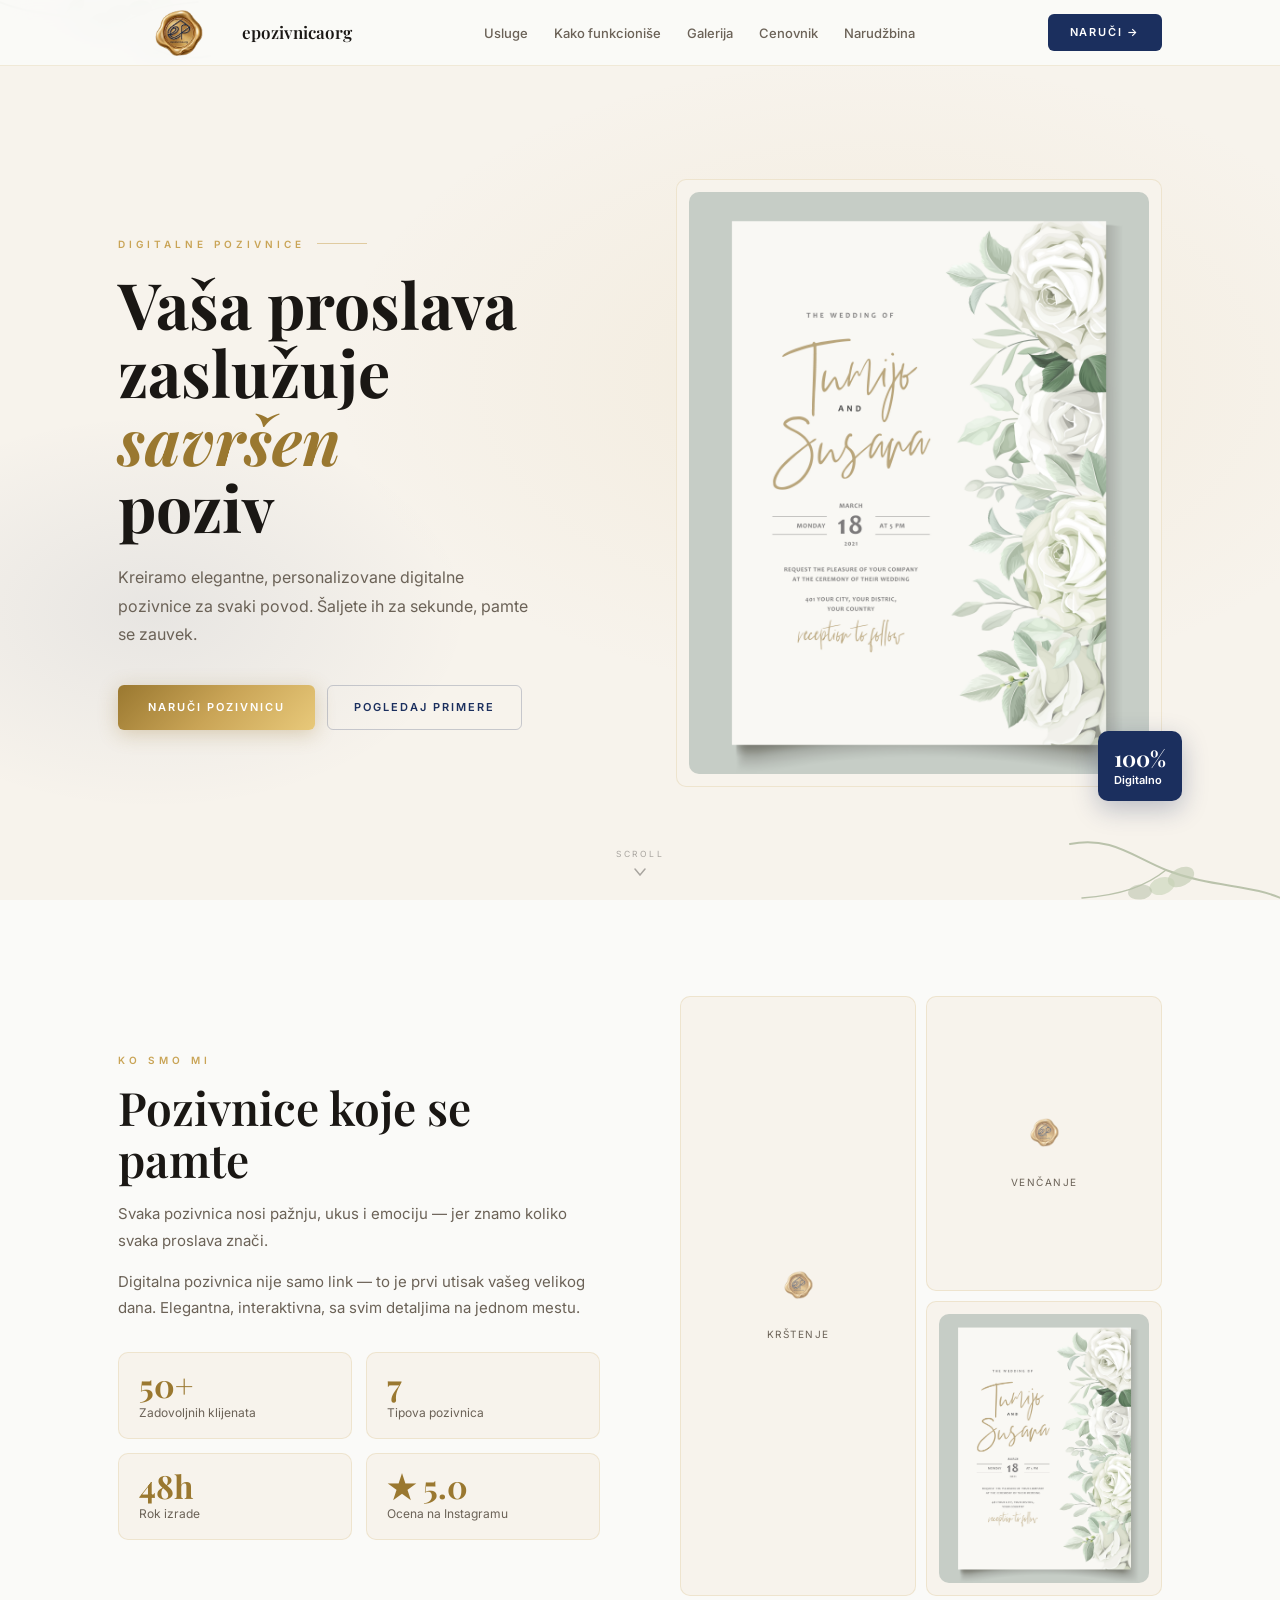
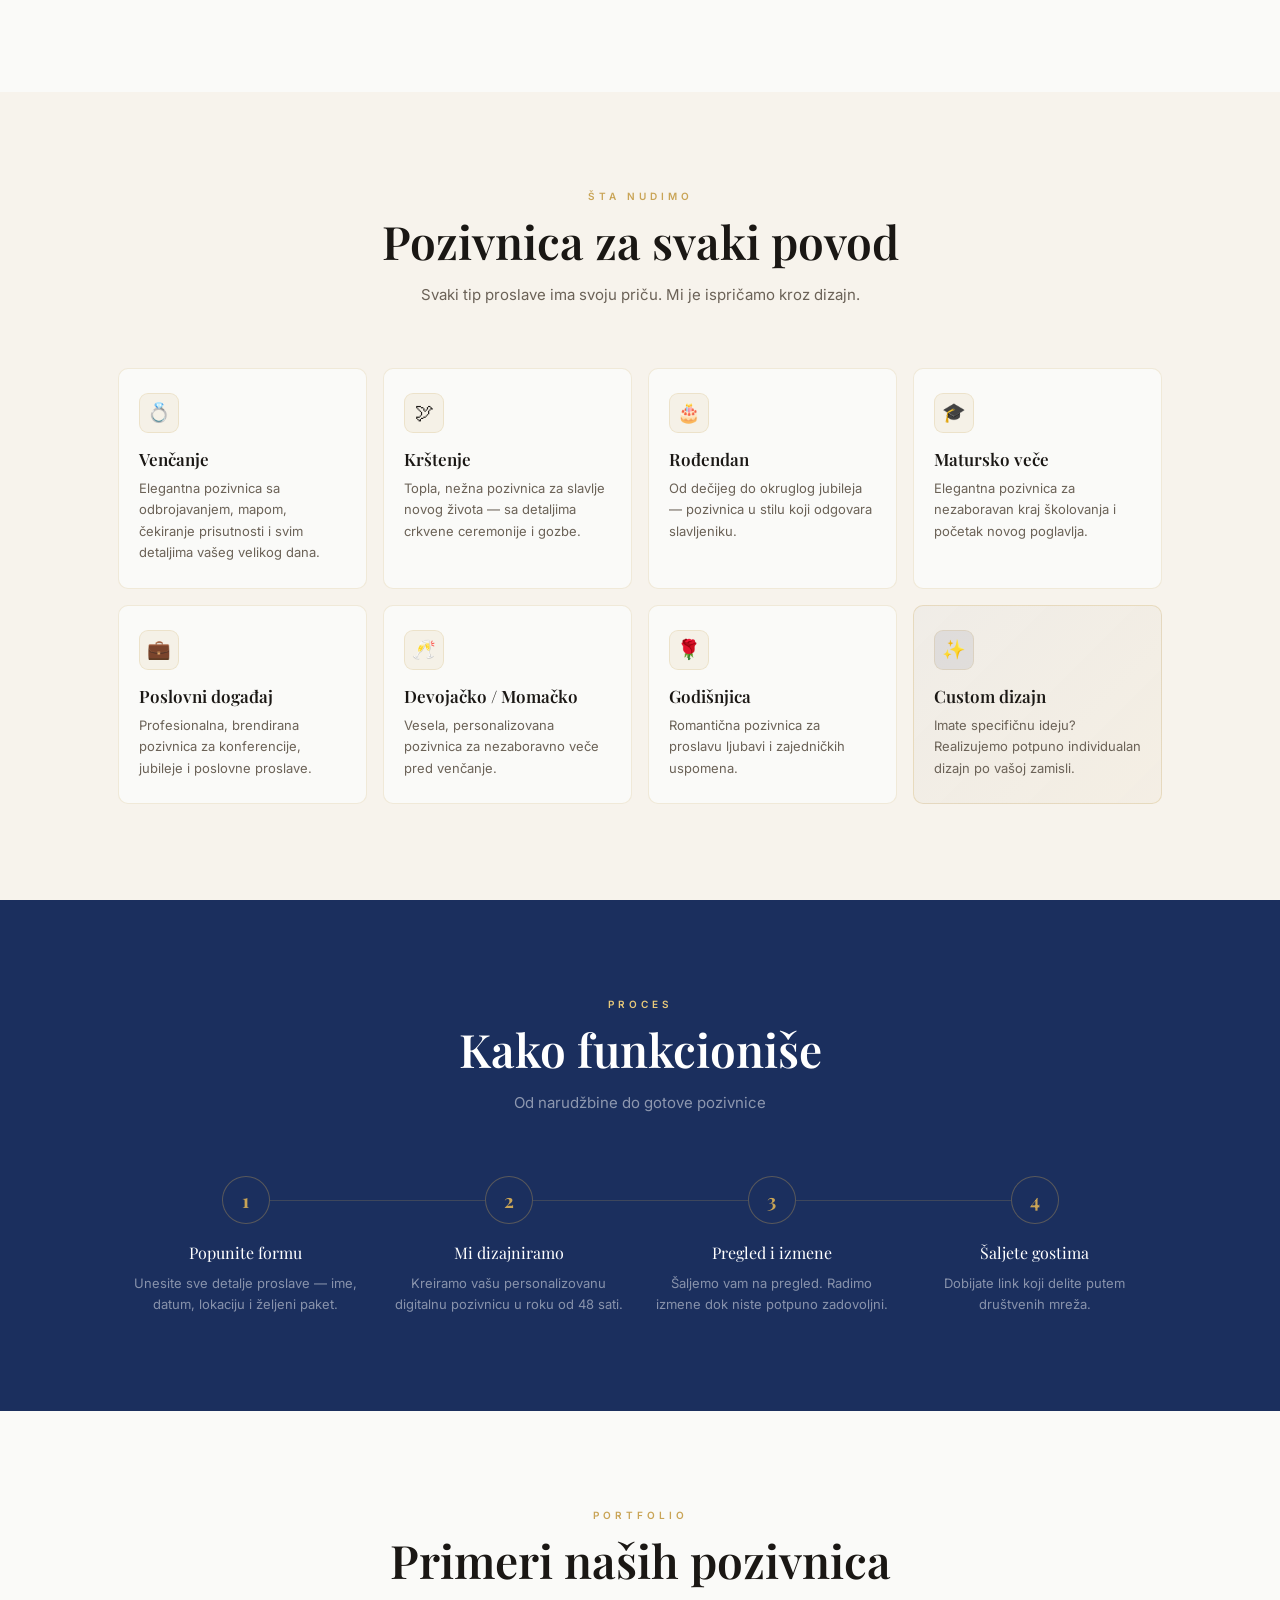
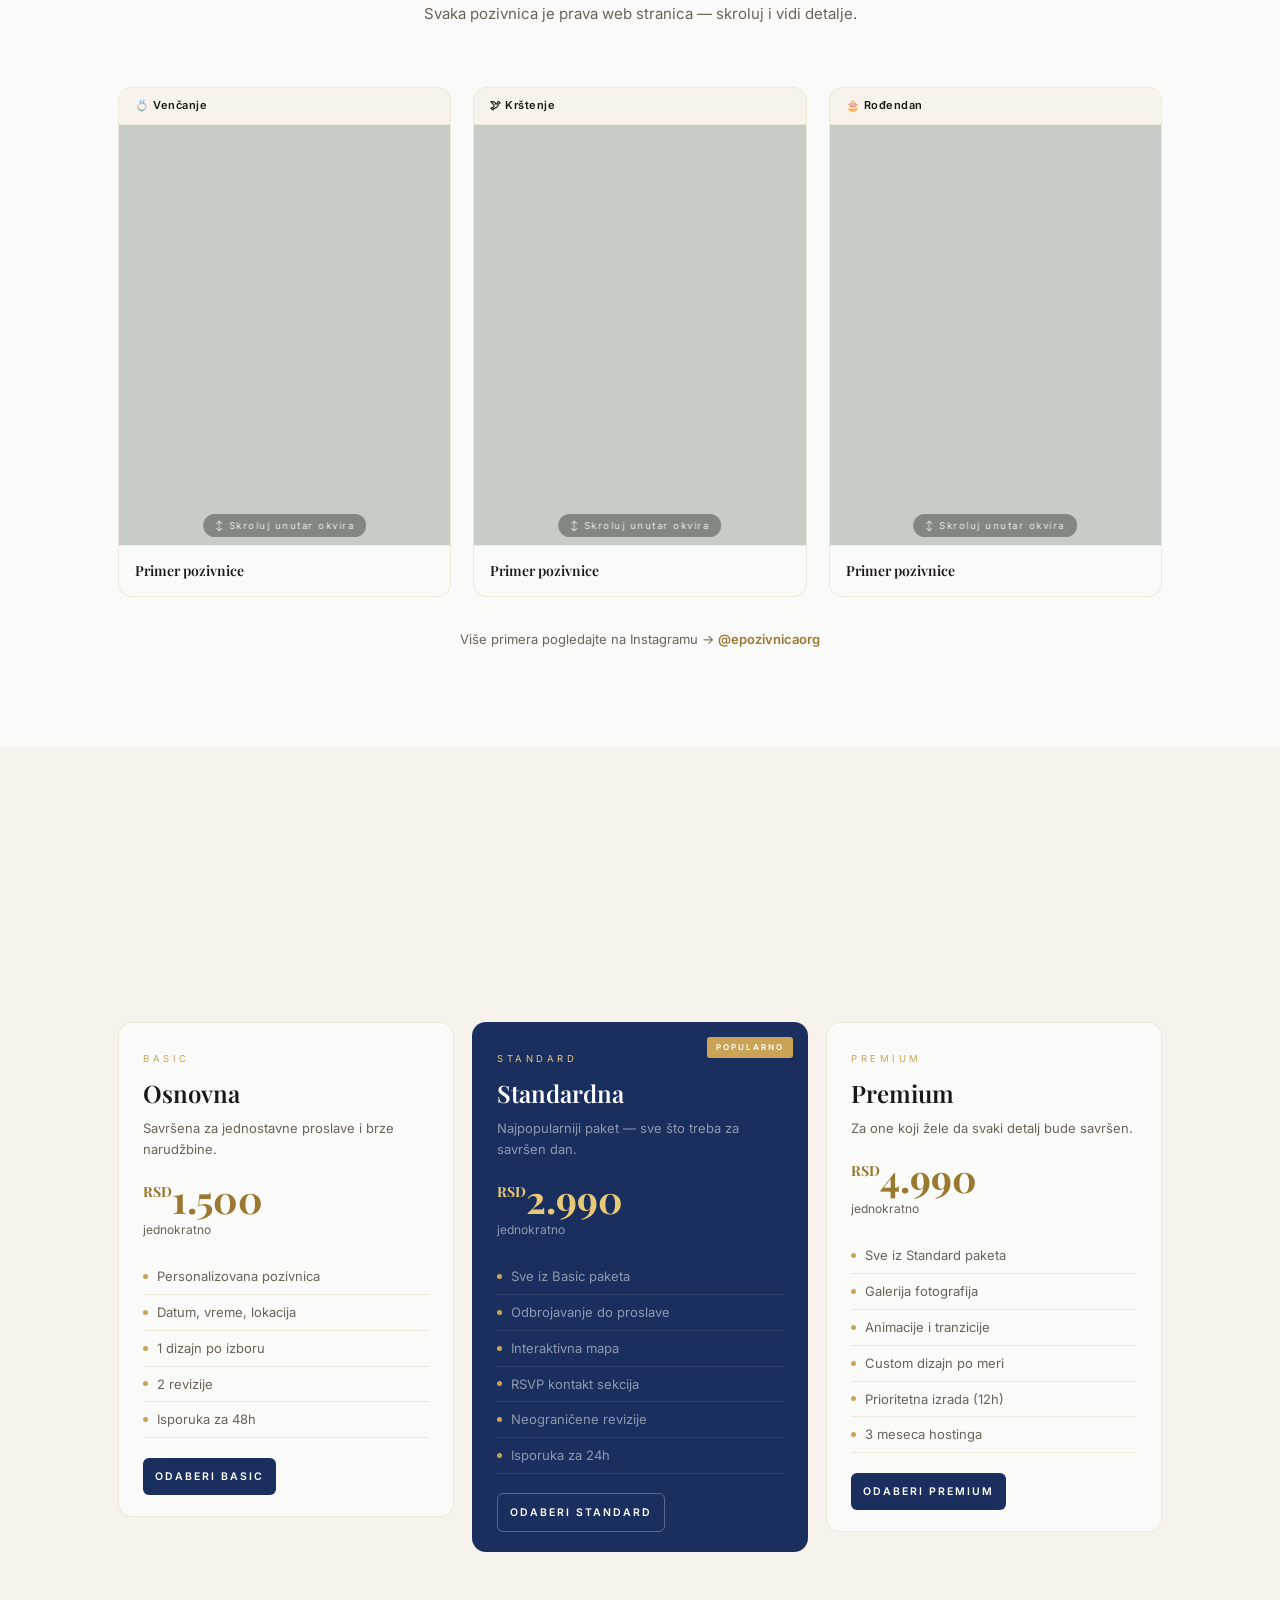
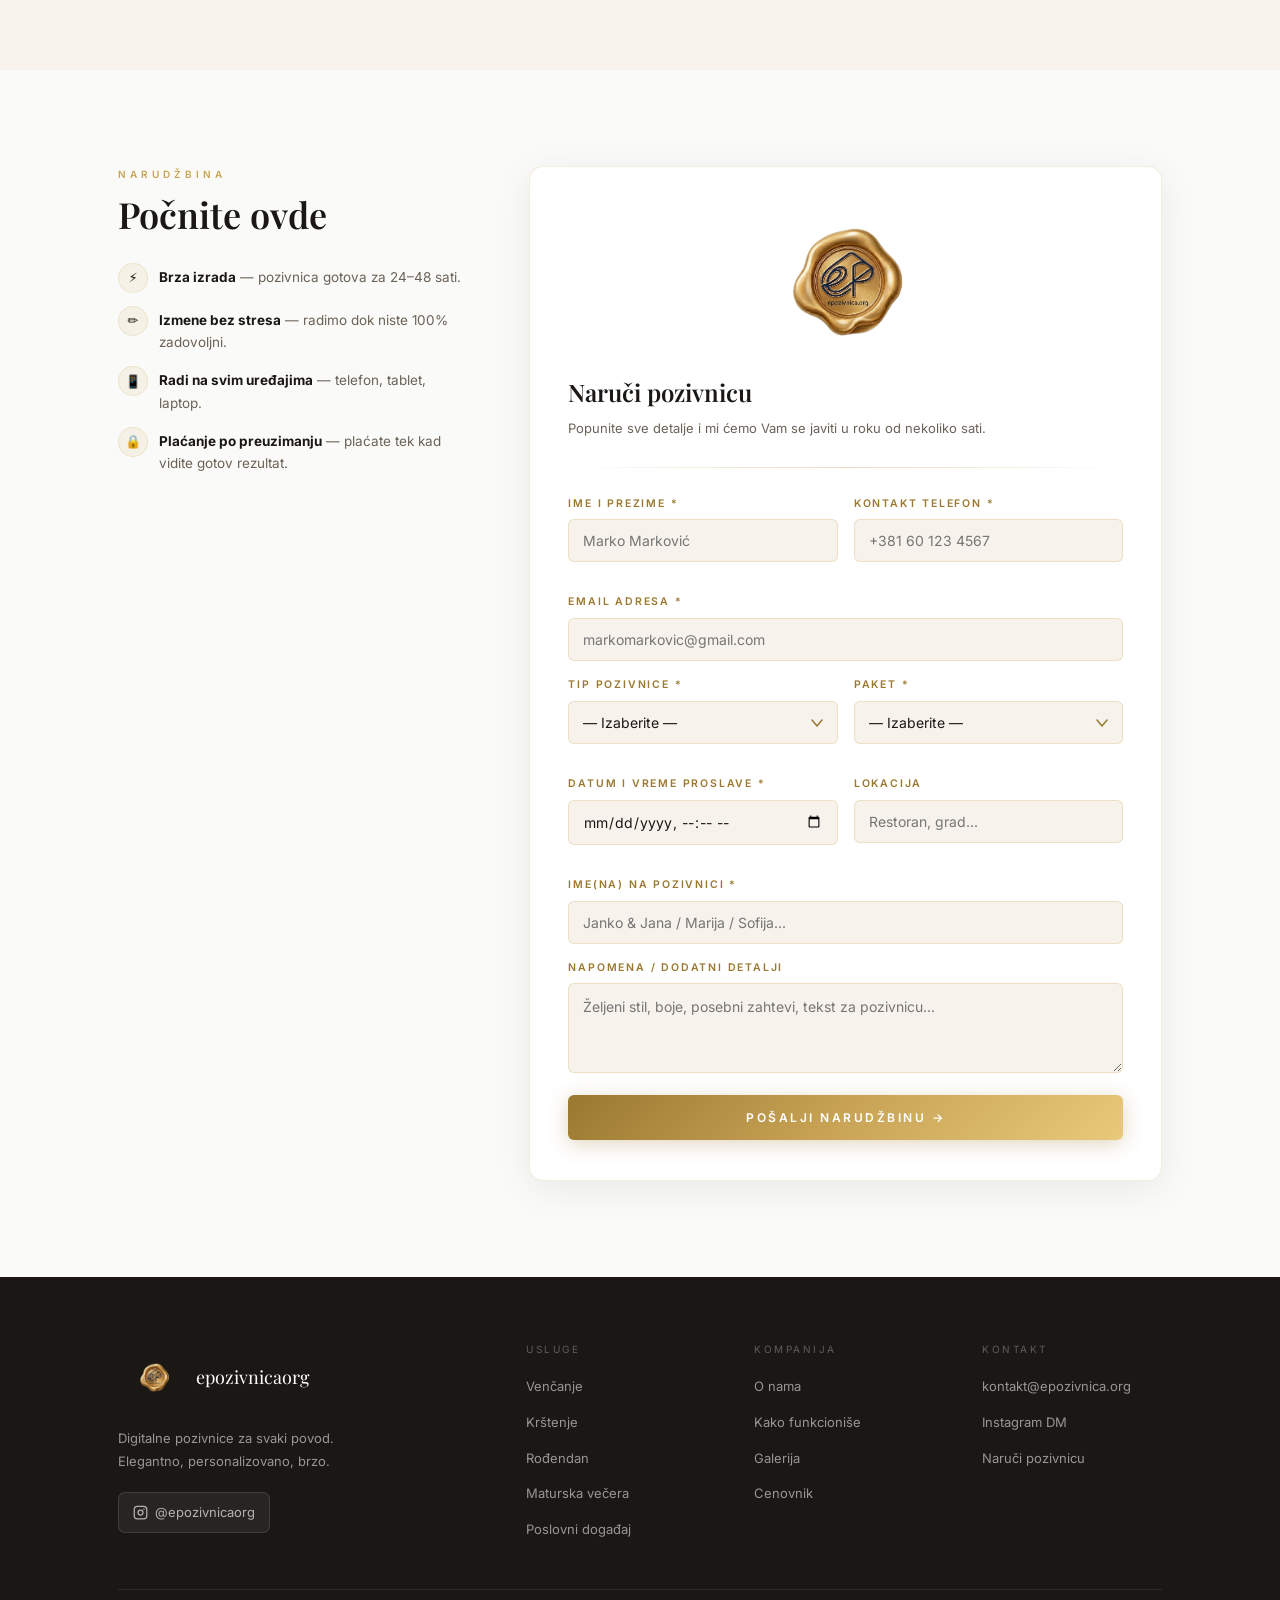
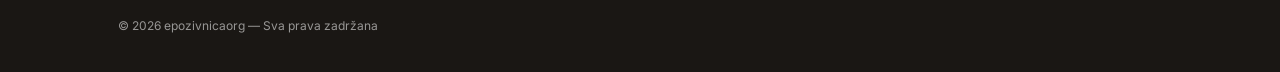
==== commit 495e0ffb: "forms, index edit" ====
--- a/index.html
+++ b/index.html
@@ -19,18 +19,15 @@
 
     <!-- Stylesheet -->
     <link rel="stylesheet" href="css/style.css" />
-    <link rel="icon" href="uploads/logo.png" >
+    <link rel="icon" href="uploads/favicon.ico" type="image/x-icon">
   </head>
   <body>
     <!-- ══ NAV ══ -->
     <nav id="nav">
       <div class="nav-inner">
         <a href="#" class="nav-logo">
-          <img
-            src="uploads/logo.png"
-            alt="e_pozivnica.rs logo"
-          />
-          <span class="nav-brand">e_pozivnica.rs</span>
+          <img src="uploads/logo.png" alt="e_pozivnica.rs logo" />
+          <span class="nav-brand">epozivnicaorg</span>
         </a>
         <ul class="nav-links">
           <li><a href="#usluge">Usluge</a></li>
@@ -42,11 +39,11 @@
         <a href="#narudzba" class="nav-cta">Naruči →</a>
         <button
           class="hamburger"
-          aria-label="Menu"
+          aria-label="Otvori meni"
           onclick="
-            document
-              .querySelector('#narudzba')
-              .scrollIntoView({ behavior: 'smooth' })
+            var inner = document.querySelector('.nav-inner');
+            var isOpen = inner.classList.toggle('menu-open');
+            this.setAttribute('aria-label', isOpen ? 'Zatvori meni' : 'Otvori meni');
           "
         >
           <svg width="22" height="16" viewBox="0 0 22 16" fill="none">
@@ -211,8 +208,7 @@
           </h1>
           <p class="hero-p">
             Kreiramo elegantne, personalizovane digitalne pozivnice za svaki
-            povod — od venčanja do krštenja. Šaljete ih za sekunde, pamte se
-            zauvek.
+            povod. Šaljete ih za sekunde, pamte se zauvek.
           </p>
           <div class="hero-btns">
             <a href="#narudzba" class="btn-gold">Naruči pozivnicu</a>
@@ -221,19 +217,19 @@
         </div>
         <div class="hero-visual reveal">
           <div class="aimg">
-              <div class="aimg-ph">
-                <img
-                  src="uploads/primer.jpg"
-                  alt="Rodjendanska pozivnica"
-                  style="
-                    width: 100%;
-                    height: 100%;
-                    object-fit: cover;
-                    border-radius: 10px;
-                  "
-                />
-              </div>
-            </div>
+            <div class="aimg-ph">
+              <img
+                src="uploads/primer.jpg"
+                alt="Rodjendanska pozivnica"
+                style="
+                  width: 100%;
+                  height: 100%;
+                  object-fit: cover;
+                  border-radius: 10px;
+                "
+              />
+            </div>
+          </div>
           <div class="hero-badge"><strong>100%</strong>Digitalno</div>
         </div>
       </div>
@@ -258,9 +254,8 @@
             <span class="tag">Ko smo mi</span>
             <h2 class="section-title">Pozivnice koje se pamte</h2>
             <p>
-              Smo mladi par koji je spojio ljubav prema dizajnu i posebnim
-              trenucima. Svaka pozivnica nosi pažnju, ukus i emociju — jer znamo
-              koliko svaka proslava znači.
+              Svaka pozivnica nosi pažnju, ukus i emociju — jer znamo koliko
+              svaka proslava znači.
             </p>
             <p>
               Digitalna pozivnica nije samo link — to je prvi utisak vašeg
@@ -351,8 +346,8 @@
             <div class="svc-icon">💍</div>
             <div class="svc-name">Venčanje</div>
             <div class="svc-desc">
-              Elegantna pozivnica sa odbrojavanjem, mapom, RSVP-om i svim
-              detaljima vašeg velikog dana.
+              Elegantna pozivnica sa odbrojavanjem, mapom, čekiranje prisutnosti
+              i svim detaljima vašeg velikog dana.
             </div>
           </div>
           <div class="svc reveal">
@@ -373,7 +368,7 @@
           </div>
           <div class="svc reveal">
             <div class="svc-icon">🎓</div>
-            <div class="svc-name">Maturska večera</div>
+            <div class="svc-name">Matursko veče</div>
             <div class="svc-desc">
               Elegantna pozivnica za nezaboravan kraj školovanja i početak novog
               poglavlja.
@@ -389,7 +384,7 @@
           </div>
           <div class="svc reveal">
             <div class="svc-icon">🥂</div>
-            <div class="svc-name">Devojačka / Momačka</div>
+            <div class="svc-name">Devojačko / Momačko</div>
             <div class="svc-desc">
               Vesela, personalizovana pozivnica za nezaboravno veče pred
               venčanje.
@@ -432,9 +427,7 @@
         <div class="section-head reveal">
           <span class="tag">Proces</span>
           <h2 class="section-title">Kako funkcioniše</h2>
-          <p class="section-sub">
-            Od narudžbine do gotove pozivnice za 48 sati
-          </p>
+          <p class="section-sub">Od narudžbine do gotove pozivnice</p>
         </div>
         <div class="steps reveal">
           <div class="step">
@@ -457,15 +450,15 @@
             <div class="step-n">3</div>
             <div class="step-t">Pregled i izmene</div>
             <div class="step-d">
-              Šaljemo vam preview. Radimo izmene dok niste potpuno zadovoljni.
+              Šaljemo vam na pregled. Radimo izmene dok niste potpuno
+              zadovoljni.
             </div>
           </div>
           <div class="step">
             <div class="step-n">4</div>
             <div class="step-t">Šaljete gostima</div>
             <div class="step-d">
-              Dobijate link koji delite putem WhatsApp, Viber, SMS ili
-              Instagrama.
+              Dobijate link koji delite putem društvenih mreža.
             </div>
           </div>
         </div>
@@ -479,8 +472,7 @@
           <span class="tag">Portfolio</span>
           <h2 class="section-title">Primeri naših pozivnica</h2>
           <p class="section-sub">
-            Svaka pozivnica je prava web stranica — skroluj, vidi detalje, pa
-            klikni "Otvori".
+            Svaka pozivnica je prava web stranica — skroluj i vidi detalje.
           </p>
         </div>
         <div class="preview-grid reveal">
@@ -572,10 +564,10 @@
         >
           Više primera pogledajte na Instagramu →
           <a
-            href="https://instagram.com/e_pozivnica.rs"
+            href="https://instagram.com/epozivnicaorg"
             target="_blank"
             style="color: var(--gold-d); font-weight: 600"
-            >@e_pozivnica.rs</a
+            >@epozivnicaorg</a
           >
         </p>
       </div>
@@ -610,16 +602,7 @@
               <li class="price-feat">2 revizije</li>
               <li class="price-feat">Isporuka za 48h</li>
             </ul>
-            <button
-              class="price-btn navy"
-              onclick="
-                document
-                  .querySelector('#narudzba')
-                  .scrollIntoView({ behavior: 'smooth' })
-              "
-            >
-              Odaberi Basic
-            </button>
+            <a href="#narudzba" class="price-btn navy">Odaberi Basic</a>
           </div>
 
           <!-- Standard (featured) -->
@@ -642,16 +625,7 @@
               <li class="price-feat">Neograničene revizije</li>
               <li class="price-feat">Isporuka za 24h</li>
             </ul>
-            <button
-              class="price-btn ghost"
-              onclick="
-                document
-                  .querySelector('#narudzba')
-                  .scrollIntoView({ behavior: 'smooth' })
-              "
-            >
-              Odaberi Standard
-            </button>
+            <a href="#narudzba" class="price-btn ghost">Odaberi Standard</a>
           </div>
 
           <!-- Premium -->
@@ -673,16 +647,7 @@
               <li class="price-feat">Prioritetna izrada (12h)</li>
               <li class="price-feat">3 meseca hostinga</li>
             </ul>
-            <button
-              class="price-btn navy"
-              onclick="
-                document
-                  .querySelector('#narudzba')
-                  .scrollIntoView({ behavior: 'smooth' })
-              "
-            >
-              Odaberi Premium
-            </button>
+            <a href="#narudzba" class="price-btn navy">Odaberi Premium</a>
           </div>
         </div>
         <p
@@ -693,8 +658,8 @@
             color: var(--muted);
           "
         >
-          Cene su okvirne. Za custom projekte kontaktirajte nas direktno na
-          Instagramu.
+          <!-- Cene su okvirne. Za custom projekte kontaktirajte nas direktno na
+          Instagramu. -->
         </p>
       </div>
     </section>
@@ -706,10 +671,10 @@
           <div class="order-info reveal">
             <span class="tag">Narudžbina</span>
             <h2 class="section-title">Počnite ovde</h2>
-            <p class="section-sub">
+            <!-- <p class="section-sub">
               Popunite formu sa svim detaljima vaše proslave. Javićemo vam se u
               roku od par sati.
-            </p>
+            </p> -->
             <ul class="order-bullets">
               <li class="ob">
                 <div class="ob-icon">⚡</div>
@@ -748,8 +713,8 @@
                 src="uploads/logo.png"
                 alt="logo"
                 style="
-                  width: 60px;
-                  height: 60px;
+                  width: 300px;
+                  height: 150px;
                   object-fit: contain;
                   margin: 0 auto 16px;
                 "
@@ -763,17 +728,17 @@
 
               <div class="form-row">
                 <div class="form-group">
-                  <label class="form-label">Vaše ime i prezime *</label>
+                  <label class="form-label">Ime i Prezime *</label>
                   <input
                     class="form-input"
                     type="text"
-                    placeholder="Marija Petrović"
+                    placeholder="Marko Marković"
                     id="f-ime"
                     required
                   />
                 </div>
                 <div class="form-group">
-                  <label class="form-label">Telefon / WhatsApp *</label>
+                  <label class="form-label">Kontakt Telefon *</label>
                   <input
                     class="form-input"
                     type="tel"
@@ -789,7 +754,7 @@
                 <input
                   class="form-input"
                   type="email"
-                  placeholder="vasa@email.com"
+                  placeholder="markomarkovic@gmail.com"
                   id="f-email"
                   required
                 />
@@ -824,8 +789,8 @@
 
               <div class="form-row">
                 <div class="form-group">
-                  <label class="form-label">Datum proslave *</label>
-                  <input class="form-input" type="date" id="f-datum" required />
+                  <label class="form-label">Datum i vreme proslave *</label>
+                  <input class="form-input" type="datetime-local" id="f-datum" required />
                 </div>
                 <div class="form-group">
                   <label class="form-label">Lokacija</label>
@@ -843,7 +808,7 @@
                 <input
                   class="form-input"
                   type="text"
-                  placeholder="npr. Janko &amp; Jana / Marija / Sofija..."
+                  placeholder="Janko &amp; Jana / Marija / Sofija..."
                   id="f-imena"
                   required
                 />
@@ -861,10 +826,10 @@
               <button class="form-submit" onclick="submitForm()">
                 Pošalji narudžbinu →
               </button>
-              <p class="form-note-small">
+              <!-- <p class="form-note-small">
                 Javićemo Vam se u roku od <strong>2–4 sata</strong>. Nema
                 obaveze — razgovarajmo prvo! 🤝
-              </p>
+              </p> -->
             </div>
 
             <!-- Success poruka -->
@@ -876,10 +841,10 @@
                 <strong>2–4 sata</strong> na broj/email koji ste naveli.<br /><br />
                 Možete nas kontaktirati i direktno na Instagramu:
                 <a
-                  href="https://instagram.com/e_pozivnica.rs"
+                  href="https://instagram.com/epozivnicaorg"
                   target="_blank"
                   style="color: var(--gold-d); font-weight: 600"
-                  >@e_pozivnica.rs</a
+                  >@epozivnicaorg</a
                 >
               </p>
             </div>
@@ -895,7 +860,7 @@
           <div>
             <div class="f-brand-logo">
               <img src="uploads/logo.png" alt="logo" />
-              <span class="f-brand-name">e_pozivnica.rs</span>
+              <span class="f-brand-name">epozivnicaorg</span>
             </div>
             <p class="f-tagline">
               Digitalne pozivnice za svaki povod. Elegantno, personalizovano,
@@ -903,7 +868,7 @@
             </p>
             <a
               class="f-ig"
-              href="https://instagram.com/e_pozivnica.rs"
+              href="https://instagram.com/epozivnicaorg"
               target="_blank"
               rel="noopener"
             >
@@ -927,7 +892,7 @@
                   stroke="none"
                 />
               </svg>
-              @e_pozivnica.rs
+              @epozivnicaorg
             </a>
           </div>
           <div>
@@ -953,10 +918,10 @@
             <div class="f-col-title">Kontakt</div>
             <ul class="f-links">
               <li>
-                <a href="mailto:hello@e-pozivnica.rs">hello@e-pozivnica.rs</a>
+                <a href="mailto:kontakt@epozivnicaorg">kontakt@epozivnica.org</a>
               </li>
               <li>
-                <a href="https://instagram.com/e_pozivnica.rs" target="_blank"
+                <a href="https://instagram.com/epozivnicaorg" target="_blank"
                   >Instagram DM</a
                 >
               </li>
@@ -965,8 +930,8 @@
           </div>
         </div>
         <div class="footer-bottom">
-          <span>© 2026 e_pozivnica.rs — Sva prava zadržana</span>
-          <span>Made with ♥ u Srbiji</span>
+          <span>© 2026 epozivnicaorg — Sva prava zadržana</span>
+          <!-- <span>Made with ♥ u Srbiji</span> -->
         </div>
       </div>
     </footer>
--- a/css/style.css
+++ b/css/style.css
@@ -172,7 +172,7 @@
 }
 
 .nav-logo img {
-  width: 64px;
+  width: 120px;
   height: 64px;
   object-fit: contain;
 }
@@ -1410,6 +1410,32 @@
     display: none;
   }
 
+  /* Mobilni meni — otvoren */
+  .nav-inner.menu-open .nav-links {
+    display: flex;
+    flex-direction: column;
+    position: absolute;
+    top: 100%;
+    left: 0;
+    right: 0;
+    background: var(--cream, #faf7f2);
+    padding: 18px 24px 22px;
+    gap: 0;
+    box-shadow: 0 8px 24px rgba(0,0,0,.10);
+    z-index: 999;
+    border-top: 1px solid rgba(0,0,0,.07);
+  }
+
+  .nav-inner.menu-open .nav-links li {
+    border-bottom: 1px solid rgba(0,0,0,.06);
+  }
+
+  .nav-inner.menu-open .nav-links a {
+    display: block;
+    padding: 12px 0;
+    font-size: 15px;
+  }
+
   .hamburger {
     display: flex;
   }
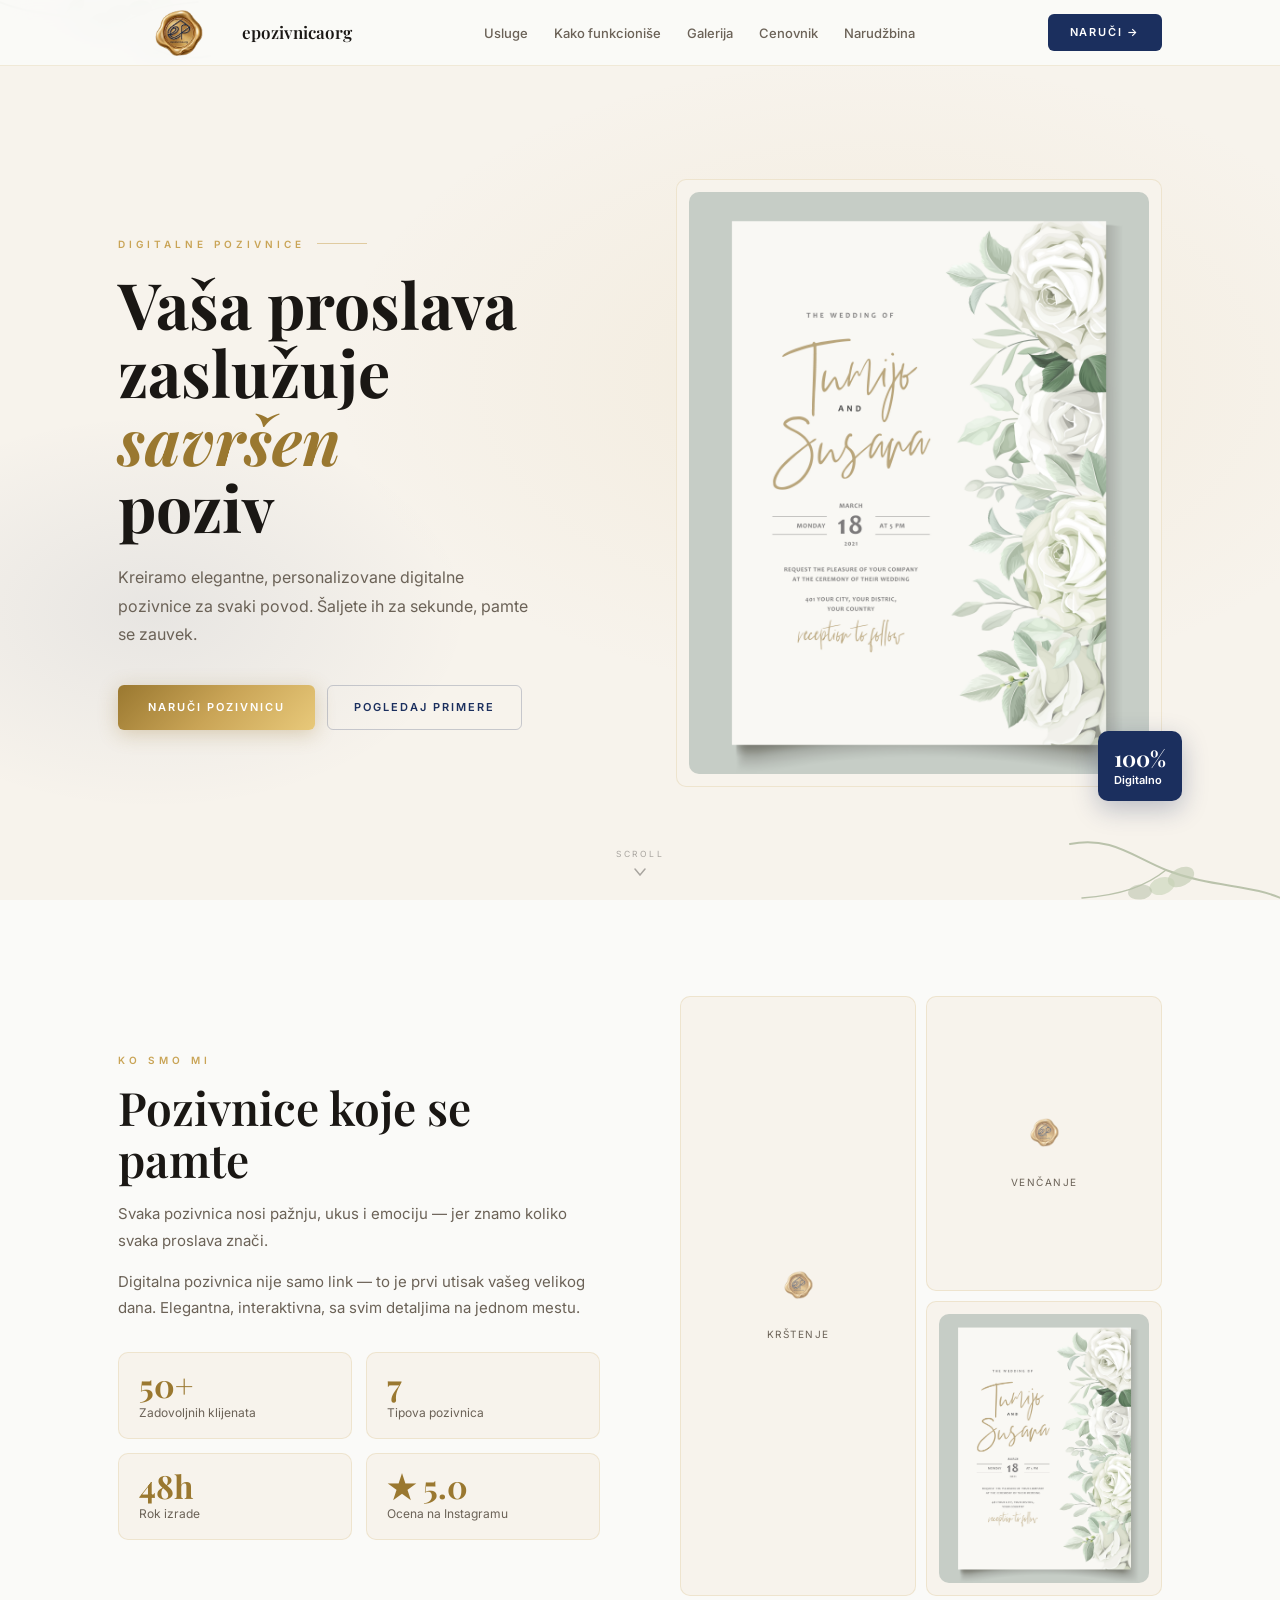
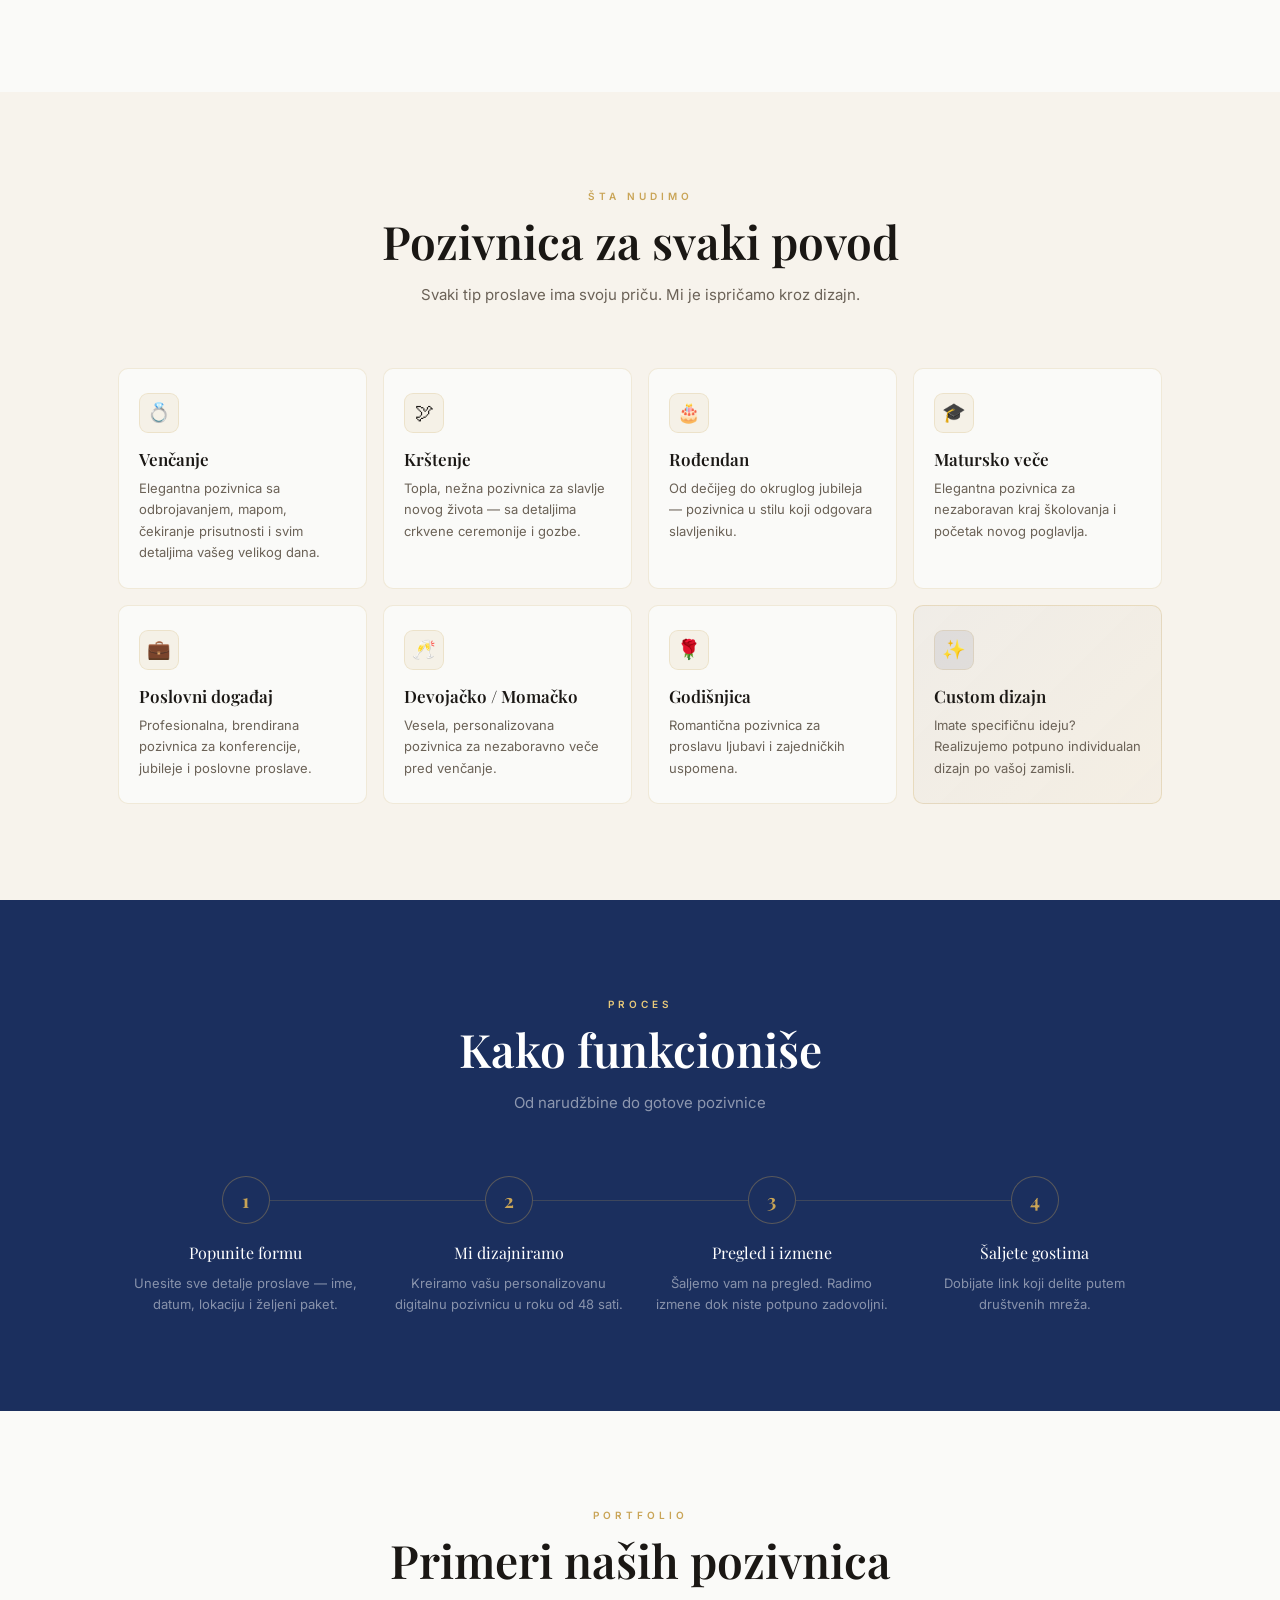
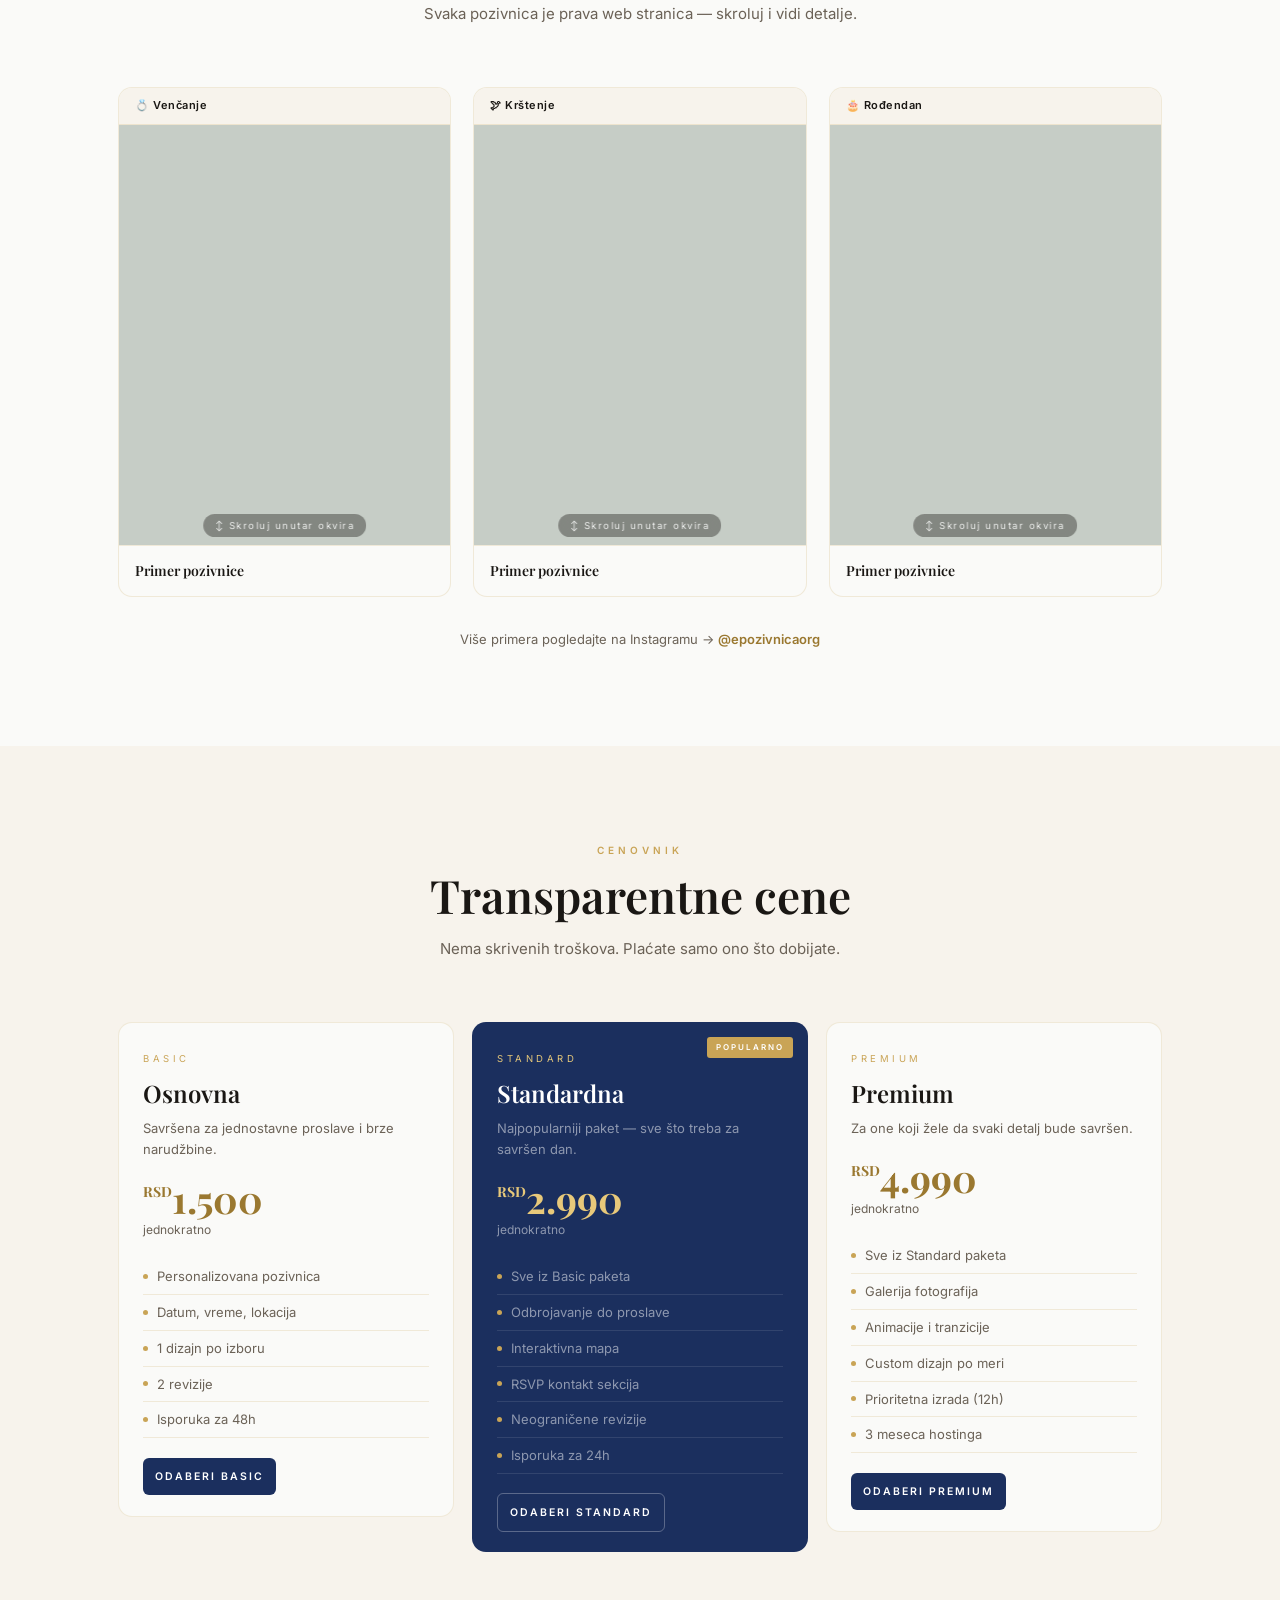
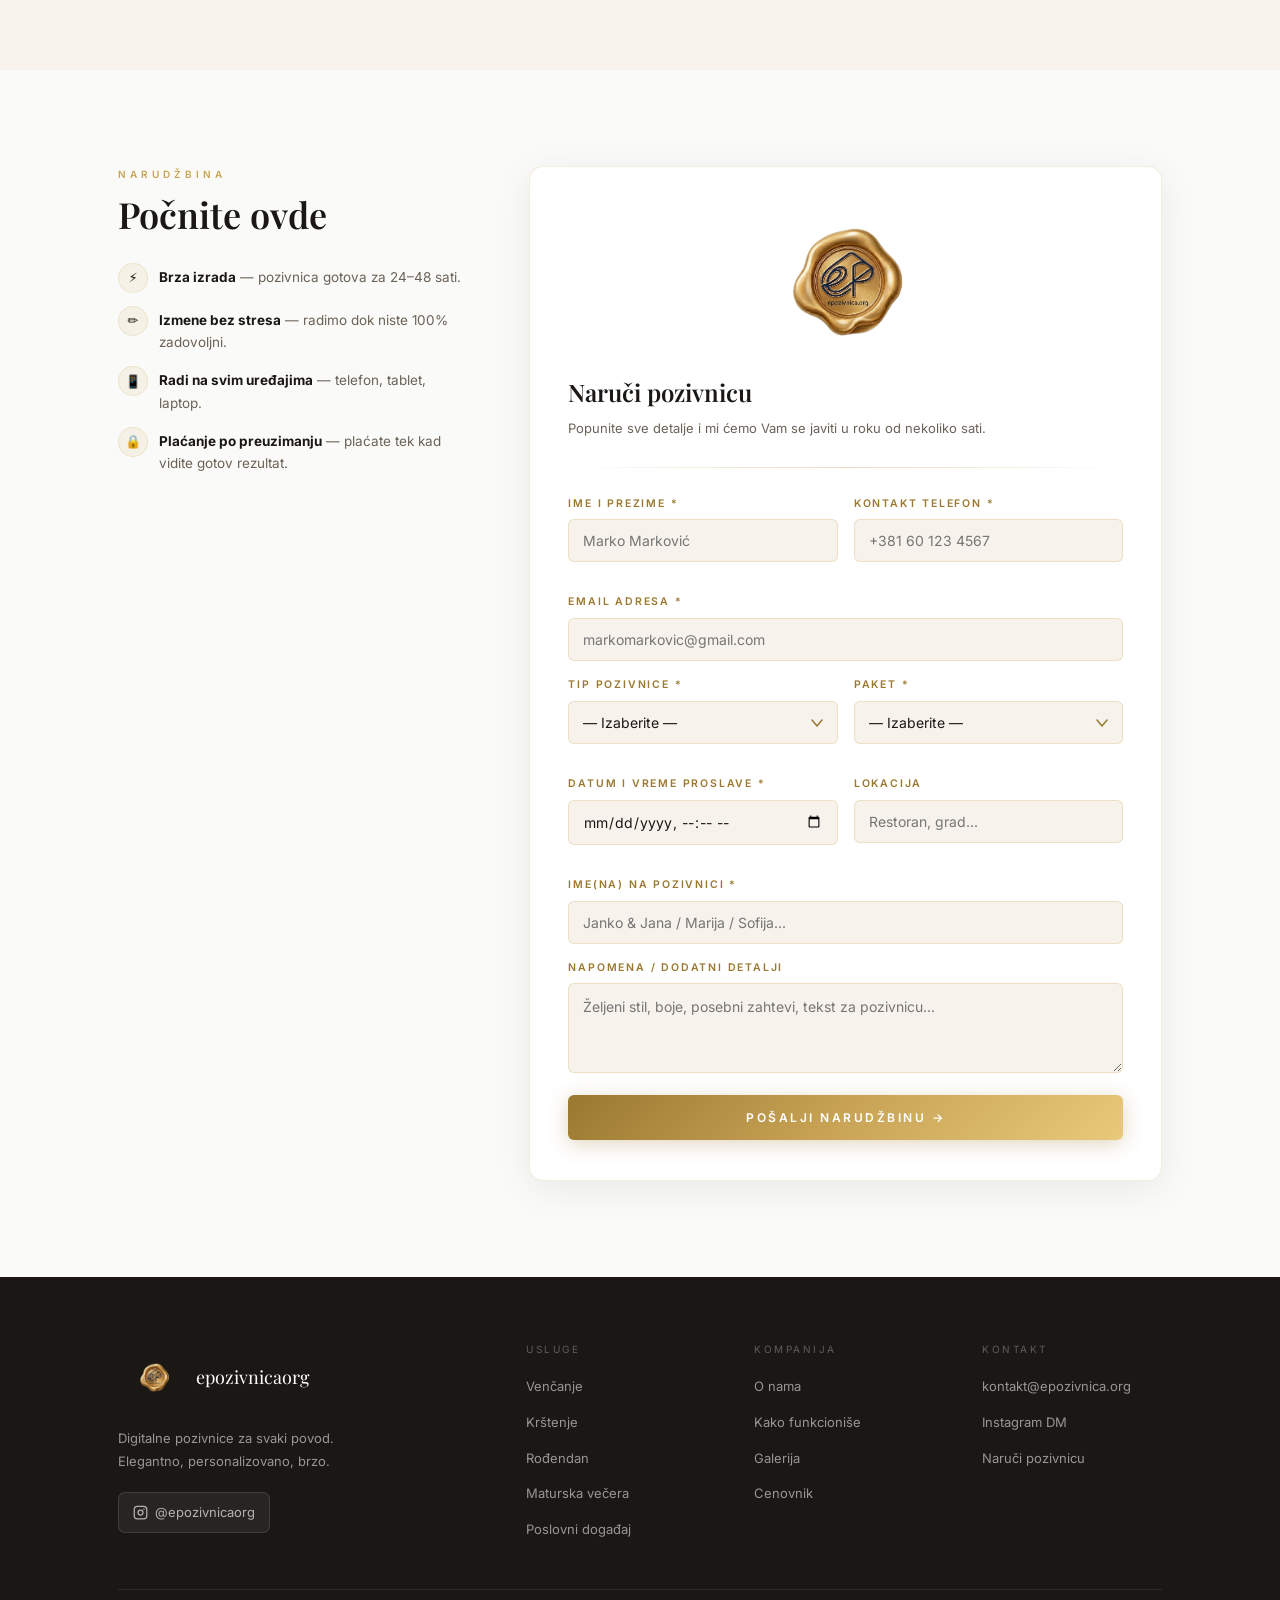
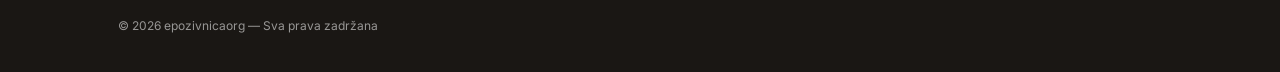
==== commit 2c4d6c63: "form again" ====
--- a/index.html
+++ b/index.html
@@ -19,7 +19,8 @@
 
     <!-- Stylesheet -->
     <link rel="stylesheet" href="css/style.css" />
-    <link rel="icon" href="uploads/favicon.ico" type="image/x-icon">
+    <link rel="icon" href="uploads/logo.png" type="image/png">
+    <link rel="apple-touch-icon" href="uploads/logo.png">
   </head>
   <body>
     <!-- ══ NAV ══ -->
@@ -779,10 +780,10 @@
                   <label class="form-label">Paket *</label>
                   <select class="form-select" id="f-paket">
                     <option value="">— Izaberite —</option>
-                    <option>Basic — 1.500 RSD</option>
-                    <option>Standard — 2.990 RSD</option>
-                    <option>Premium — 4.990 RSD</option>
-                    <option>Nisam siguran/na</option>
+                    <option value="Osnovni paket">Basic — 1.500 RSD</option>
+                    <option value="Standard paket">Standard — 2.990 RSD</option>
+                    <option value="Premium Paket">Premium — 4.990 RSD</option>
+                    <option value="Nisam siguran/na">Nisam siguran/na</option>
                   </select>
                 </div>
               </div>
